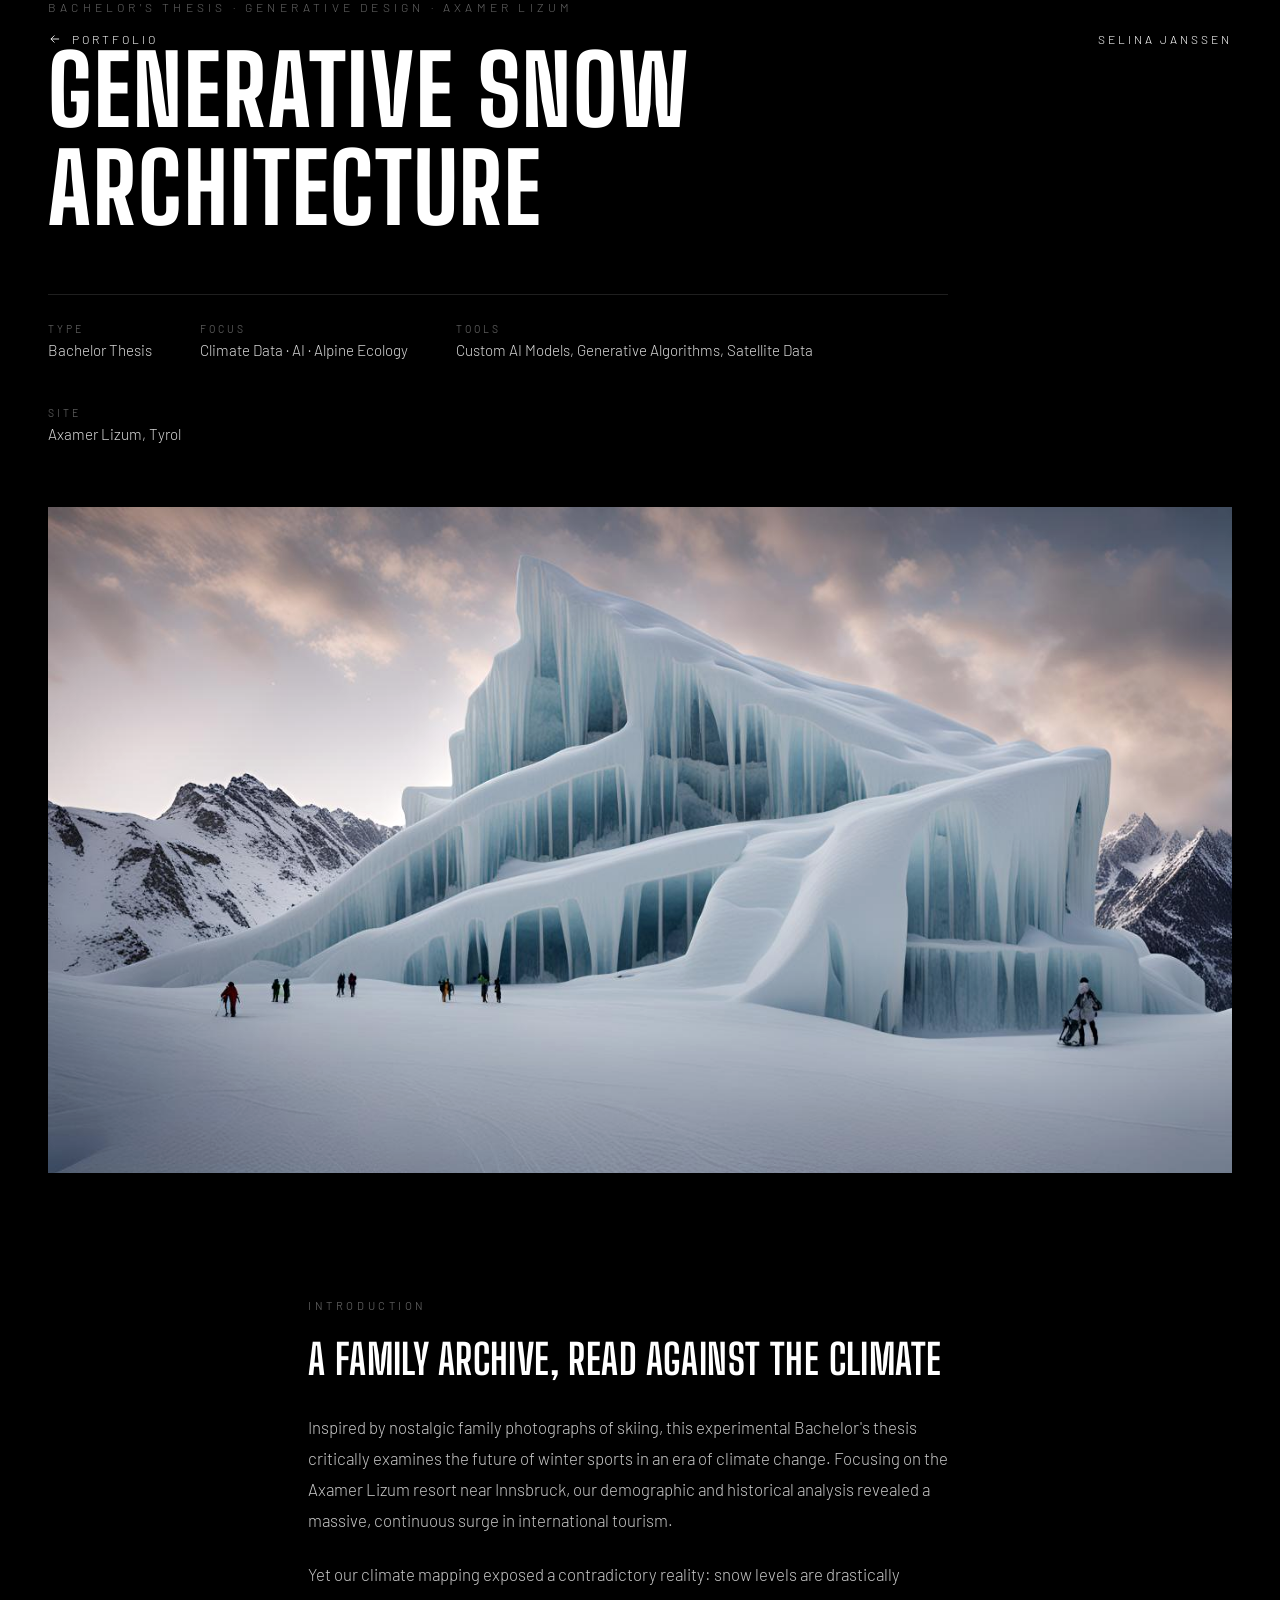
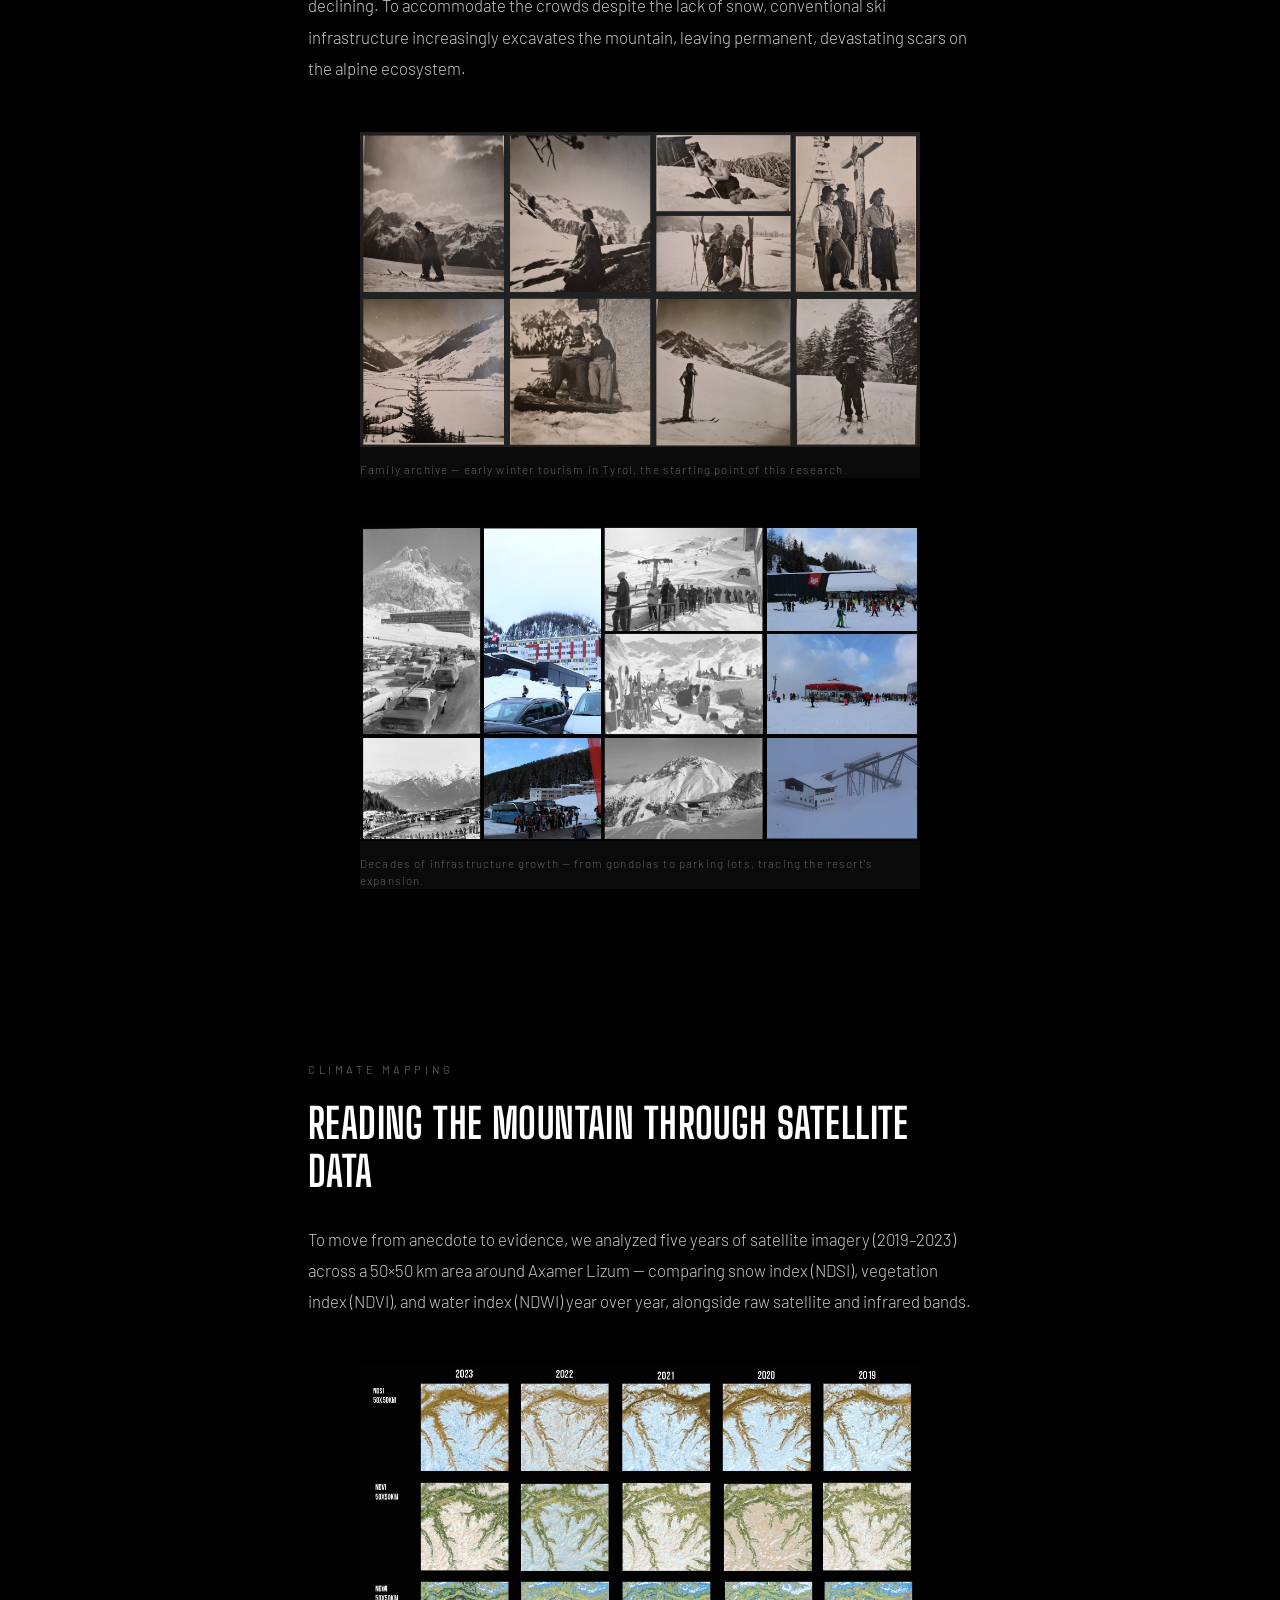
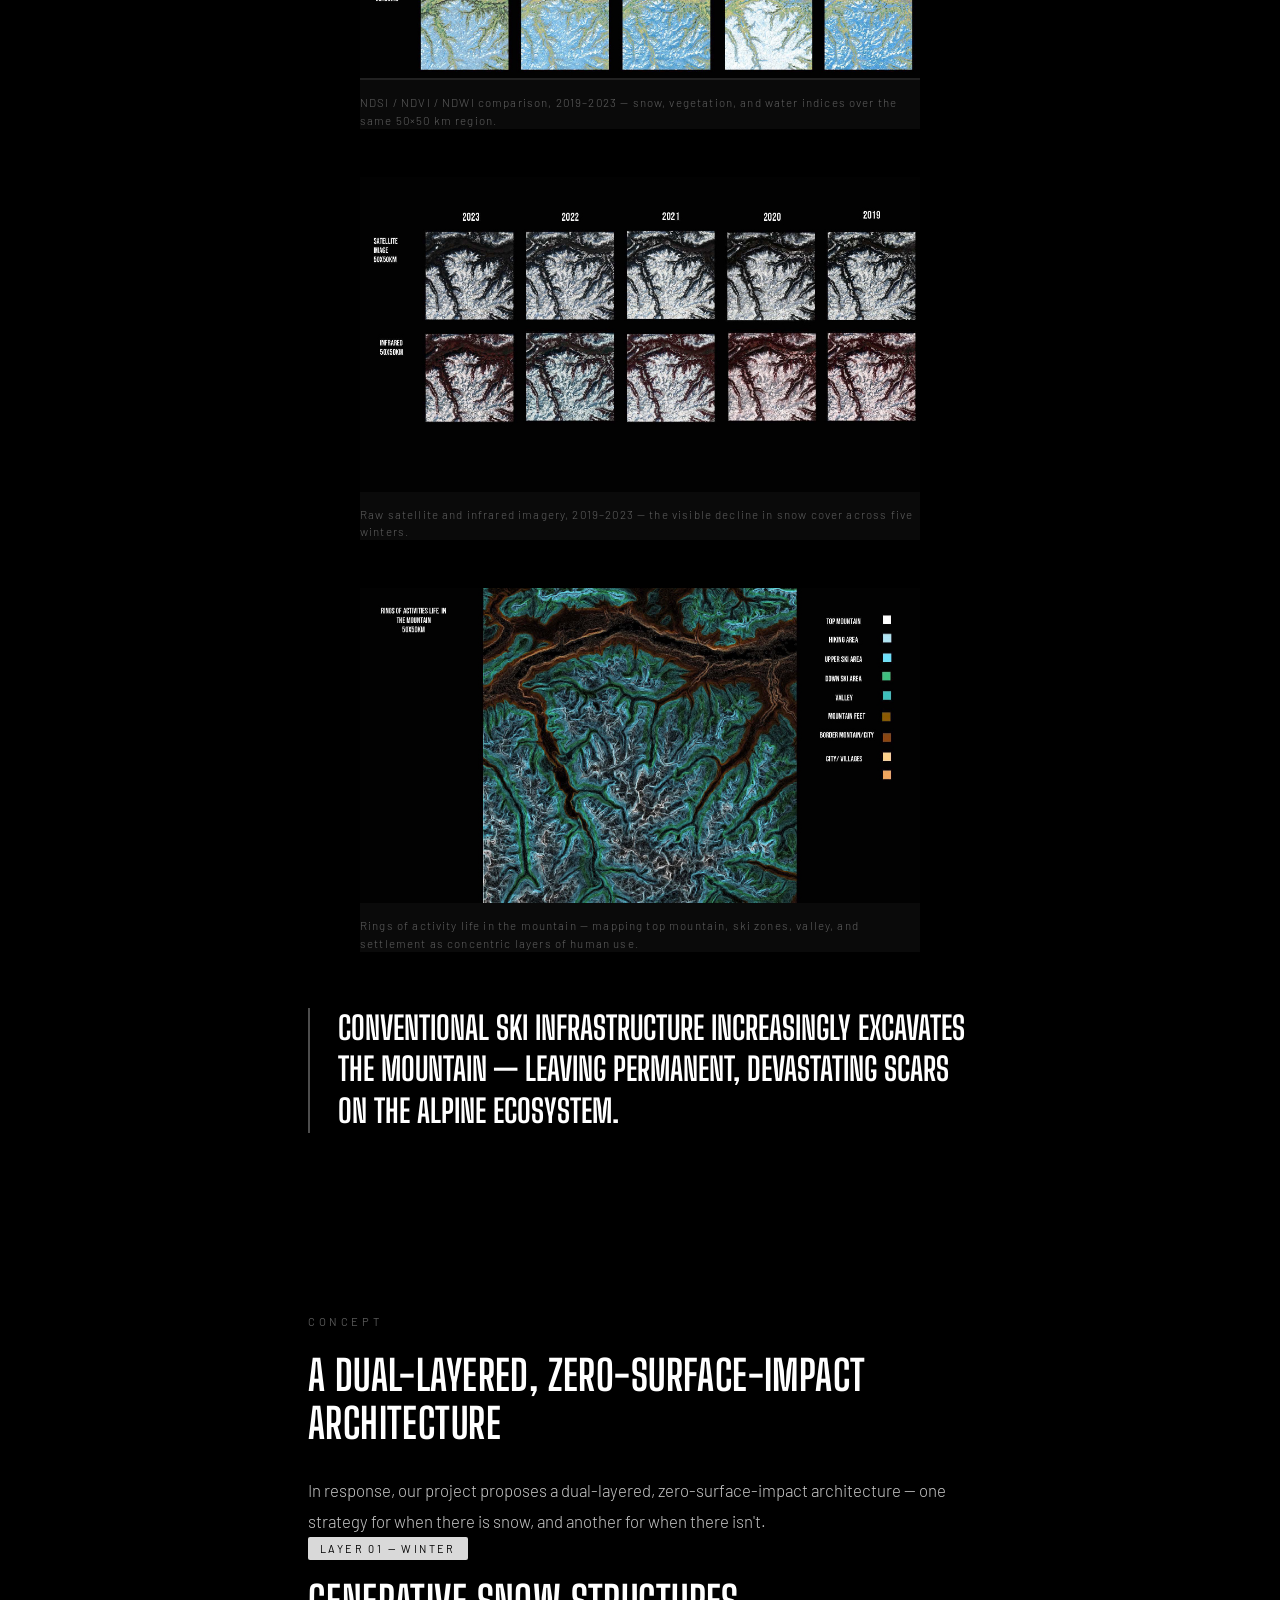
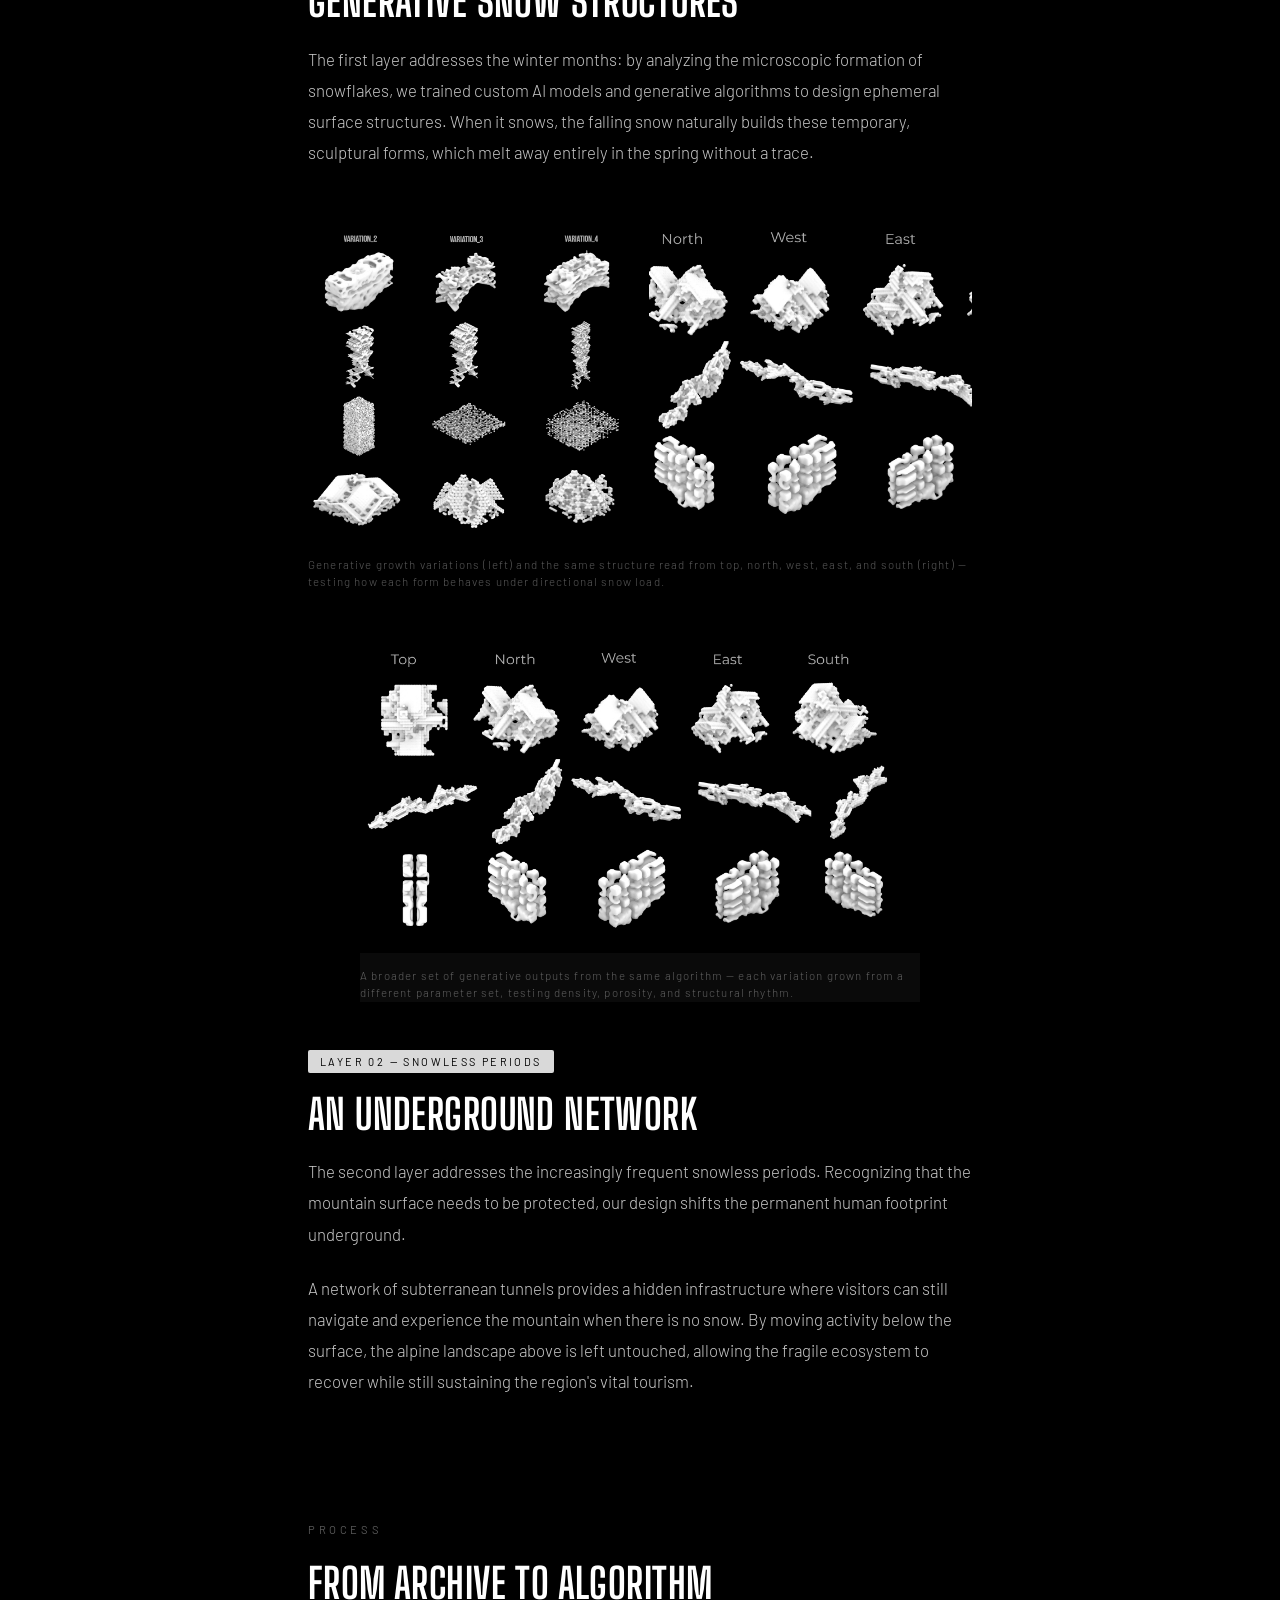
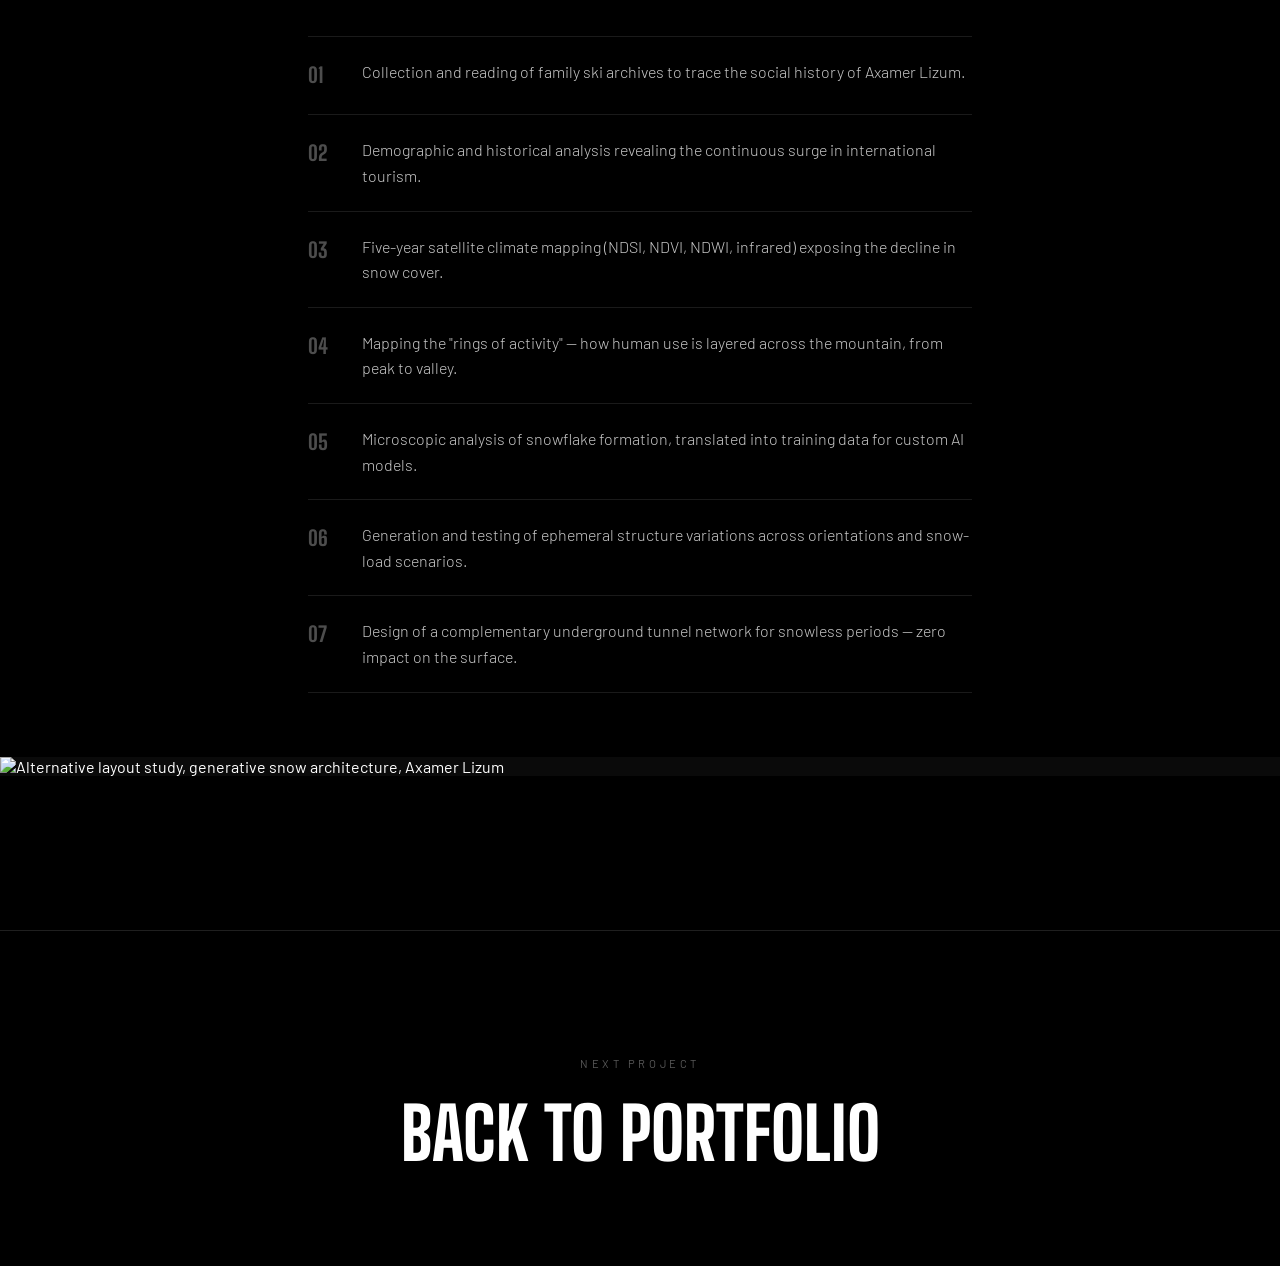
==== generative-snow-architecture.html @ 4a29cfe1 "fix link to gensnot" ====
<!DOCTYPE html>
<html lang="en">
<head>
  <meta charset="UTF-8"/>
  <meta name="viewport" content="width=device-width, initial-scale=1.0"/>
  <title>Generative Snow Architecture — Selina Janssen</title>
  <link href="https://fonts.googleapis.com/css2?family=Big+Shoulders+Display:wght@700;800&family=Barlow:wght@200;300;400&display=swap" rel="stylesheet"/>
  <style>
    *,*::before,*::after{box-sizing:border-box;margin:0;padding:0}
    html{scroll-behavior:smooth}
    body{
      background:#000;color:#fff;
      font-family:'Barlow',sans-serif;
      overflow-x:hidden;
    }

    a{color:inherit;text-decoration:none}
    img{display:block;width:100%;height:100%;object-fit:cover}

    /* ── TOP NAV ── */
    header{
      position:fixed;top:0;left:0;width:100%;
      display:flex;justify-content:space-between;align-items:center;
      padding:32px 48px;z-index:50;
      mix-blend-mode:difference;
    }
    .back-link{
      font-size:.75rem;letter-spacing:.25em;text-transform:uppercase;
      font-weight:300;color:#fff;display:flex;align-items:center;gap:10px;
      transition:opacity .3s;
    }
    .back-link:hover{opacity:.55}
    .back-link svg{width:14px;height:14px}
    .nav-name{
      font-size:.75rem;letter-spacing:.25em;text-transform:uppercase;
      font-weight:300;color:#fff;
    }

    /* ── HERO ── */
    .project-hero{
      min-height:100vh;width:100%;
      display:flex;flex-direction:column;
      justify-content:center;
      padding:0 48px;
      position:relative;
    }
    .project-kicker{
      font-size:.75rem;letter-spacing:.35em;text-transform:uppercase;
      color:rgba(255,255,255,.4);font-weight:300;margin-bottom:28px;
    }
    .project-title{
      font-family:'Big Shoulders Display',sans-serif;font-weight:800;
      font-size:clamp(2.6rem,7.5vw,6.5rem);
      letter-spacing:.02em;line-height:1.02;
      max-width:1100px;
      text-transform:uppercase;
    }
    .project-meta{
      display:flex;flex-wrap:wrap;gap:48px;
      margin-top:56px;
      border-top:1px solid rgba(255,255,255,.12);
      padding-top:28px;
      max-width:900px;
    }
    .meta-item{display:flex;flex-direction:column;gap:6px}
    .meta-label{
      font-size:.65rem;letter-spacing:.3em;text-transform:uppercase;
      color:rgba(255,255,255,.35);
    }
    .meta-value{font-size:.95rem;font-weight:300;color:rgba(255,255,255,.85)}

    .hero-img{
      margin-top:64px;width:100%;aspect-ratio:16/9;
      overflow:hidden;background:#0a0a0a;
      filter:grayscale(0.1) contrast(1.05);
    }

    /* ── BODY SECTIONS ── */
    .project-body{
      max-width:760px;
      margin:0 auto;
      padding:0 48px 10vh;
    }
    .body-section{padding-top:14vh}
    .section-label{
      font-size:.7rem;letter-spacing:.32em;text-transform:uppercase;
      color:rgba(255,255,255,.35);margin-bottom:24px;
    }
    .section-heading{
      font-family:'Big Shoulders Display',sans-serif;font-weight:700;
      font-size:clamp(1.8rem,3.4vw,2.6rem);
      margin-bottom:28px;line-height:1.15;
      text-transform:uppercase;letter-spacing:.01em;
    }
    .body-text{
      font-size:1.05rem;line-height:1.85;font-weight:300;
      color:rgba(255,255,255,.78);
    }
    .body-text + .body-text{margin-top:1.4em}

    .img-block{
      width:100%;overflow:hidden;background:#0a0a0a;margin:48px 0;
    }
    .img-block.r-16-9{aspect-ratio:16/9}
    .img-block.r-4-3{aspect-ratio:4/3}
    .img-block.r-1-1{aspect-ratio:1}
    .img-caption{
      font-size:.72rem;letter-spacing:.1em;color:rgba(255,255,255,.35);
      margin-top:14px;font-weight:300;line-height:1.5;
    }

    .img-row{
      display:grid;grid-template-columns:1fr 1fr;gap:18px;margin:48px 0;
    }
    @media (max-width:680px){.img-row{grid-template-columns:1fr}}
    .img-row .img-block{margin:0}

    /* Full-bleed images break out of the 760px column */
    .full-bleed{
      width:100vw;position:relative;left:50%;
      transform:translateX(-50%);
      margin:64px 0;background:#0a0a0a;overflow:hidden;
    }
    .full-bleed img{width:100%;height:auto;display:block}
    .full-bleed .img-caption{
      max-width:760px;margin:14px auto 0;padding:0 48px;
    }

    /* Smaller in-column images — sit inside the text width, not full width */
    .inline-img{
      width:100%;max-width:560px;margin:48px auto;background:#0a0a0a;overflow:hidden;
    }
    .inline-img img{width:100%;height:auto;display:block}
    .inline-img .img-caption{margin-top:14px}

    blockquote{
      font-family:'Big Shoulders Display',sans-serif;font-weight:700;
      font-size:clamp(1.4rem,2.6vw,2rem);line-height:1.3;color:#fff;
      border-left:2px solid rgba(255,255,255,.3);
      padding-left:28px;margin:56px 0;text-transform:uppercase;
    }

    .process-list{list-style:none;margin-top:8px}
    .process-list li{
      display:flex;gap:20px;padding:22px 0;
      border-top:1px solid rgba(255,255,255,.1);
      font-weight:300;font-size:1rem;color:rgba(255,255,255,.78);line-height:1.6;
    }
    .process-list li:last-child{border-bottom:1px solid rgba(255,255,255,.1)}
    .process-num{
      font-family:'Big Shoulders Display',sans-serif;font-weight:800;
      color:rgba(255,255,255,.3);font-size:1.3rem;min-width:34px;
    }

    .layer-tag{
      display:inline-block;font-size:.68rem;letter-spacing:.22em;
      text-transform:uppercase;color:#000;background:rgba(255,255,255,.85);
      padding:5px 12px;border-radius:2px;margin-bottom:18px;font-weight:400;
    }

    footer{
      border-top:1px solid rgba(255,255,255,.12);
      padding:14vh 48px 10vh;text-align:center;
    }
    .footer-label{
      font-size:.7rem;letter-spacing:.32em;text-transform:uppercase;
      color:rgba(255,255,255,.35);margin-bottom:20px;
    }
    .footer-title{
      font-family:'Big Shoulders Display',sans-serif;font-weight:800;
      font-size:clamp(2.2rem,6vw,4.5rem);text-transform:uppercase;
      transition:opacity .3s;
    }
    footer a:hover .footer-title{opacity:.6}
  </style>
</head>
<body>

<header>
  <a href="index.html" class="back-link">
    <svg viewBox="0 0 24 24" fill="none" stroke="currentColor" stroke-width="1.5"><path d="M19 12H5M11 18l-6-6 6-6"/></svg>
    Portfolio
  </a>
  <span class="nav-name">Selina Janssen</span>
</header>

<!-- ── HERO ── -->
<section class="project-hero">
  <div class="project-kicker">Bachelor's Thesis · Generative Design · Axamer Lizum</div>
  <h1 class="project-title">Generative Snow Architecture</h1>

  <div class="project-meta">
    <div class="meta-item">
      <span class="meta-label">Type</span>
      <span class="meta-value">Bachelor Thesis</span>
    </div>
    <div class="meta-item">
      <span class="meta-label">Focus</span>
      <span class="meta-value">Climate Data · AI · Alpine Ecology</span>
    </div>
    <div class="meta-item">
      <span class="meta-label">Tools</span>
      <span class="meta-value">Custom AI Models, Generative Algorithms, Satellite Data</span>
    </div>
    <div class="meta-item">
      <span class="meta-label">Site</span>
      <span class="meta-value">Axamer Lizum, Tyrol</span>
    </div>
  </div>

  <div class="hero-img"><img src="A structure that sho(31).jpg" alt="Generative terrain study, ridge contour lines and growth pattern simulation"></div>
</section>

<!-- ── BODY ── -->
<div class="project-body">

  <div class="body-section">
    <div class="section-label">Introduction</div>
    <h2 class="section-heading">A Family Archive, Read Against the Climate</h2>
    <p class="body-text">
      Inspired by nostalgic family photographs of skiing, this experimental Bachelor's thesis critically examines the future of winter sports in an era of climate change. Focusing on the Axamer Lizum resort near Innsbruck, our demographic and historical analysis revealed a massive, continuous surge in international tourism.
    </p>
    <p class="body-text">
      Yet our climate mapping exposed a contradictory reality: snow levels are drastically declining. To accommodate the crowds despite the lack of snow, conventional ski infrastructure increasingly excavates the mountain, leaving permanent, devastating scars on the alpine ecosystem.
    </p>
  </div>

  <div class="inline-img">
    <img src="1781965046057-f38aeb72-b170-40d1-86d9-def9f80caec4_2.jpg" alt="Family ski archive, early-to-mid 20th century, Tyrol">
    <div class="img-caption">Family archive — early winter tourism in Tyrol, the starting point of this research.</div>
  </div>

  <div class="inline-img">
    <img src="1781965046057-f38aeb72-b170-40d1-86d9-def9f80caec4_5.jpg" alt="Ski infrastructure development over decades, Axamer Lizum and surroundings">
    <div class="img-caption">Decades of infrastructure growth — from gondolas to parking lots, tracing the resort's expansion.</div>
  </div>

  <div class="body-section">
    <div class="section-label">Climate Mapping</div>
    <h2 class="section-heading">Reading the Mountain Through Satellite Data</h2>
    <p class="body-text">
      To move from anecdote to evidence, we analyzed five years of satellite imagery (2019–2023) across a 50×50 km area around Axamer Lizum — comparing snow index (NDSI), vegetation index (NDVI), and water index (NDWI) year over year, alongside raw satellite and infrared bands.
    </p>
  </div>

  <div class="inline-img">
    <img src="1781965046057-f38aeb72-b170-40d1-86d9-def9f80caec4_17.jpg" alt="NDSI, NDVI, NDWI satellite comparison 2019-2023">
    <div class="img-caption">NDSI / NDVI / NDWI comparison, 2019–2023 — snow, vegetation, and water indices over the same 50×50 km region.</div>
  </div>

  <div class="inline-img">
    <img src="1781965046057-f38aeb72-b170-40d1-86d9-def9f80caec4_16.jpg" alt="Satellite and infrared imagery comparison 2019-2023">
    <div class="img-caption">Raw satellite and infrared imagery, 2019–2023 — the visible decline in snow cover across five winters.</div>
  </div>

  <div class="inline-img">
    <img src="1781965046057-f38aeb72-b170-40d1-86d9-def9f80caec4_22.jpg" alt="Rings of activity life in the mountain, zoned diagram">
    <div class="img-caption">Rings of activity life in the mountain — mapping top mountain, ski zones, valley, and settlement as concentric layers of human use.</div>
  </div>

  <blockquote>
    Conventional ski infrastructure increasingly excavates the mountain — leaving permanent, devastating scars on the alpine ecosystem.
  </blockquote>

  <div class="body-section">
    <div class="section-label">Concept</div>
    <h2 class="section-heading">A Dual-Layered, Zero-Surface-Impact Architecture</h2>
    <p class="body-text">
      In response, our project proposes a dual-layered, zero-surface-impact architecture — one strategy for when there is snow, and another for when there isn't.
    </p>
  </div>

  <div class="layer-tag">Layer 01 — Winter</div>
  <div class="body-section" style="padding-top:0">
    <h2 class="section-heading" style="margin-bottom:18px">Generative Snow Structures</h2>
    <p class="body-text">
      The first layer addresses the winter months: by analyzing the microscopic formation of snowflakes, we trained custom AI models and generative algorithms to design ephemeral surface structures. When it snows, the falling snow naturally builds these temporary, sculptural forms, which melt away entirely in the spring without a trace.
    </p>
  </div>

  <div class="img-row">
    <div class="img-block r-1-1"><img src="1781965046057-f38aeb72-b170-40d1-86d9-def9f80caec4_26.jpg" alt="Generative structure variations, voxel growth study"></div>
    <div class="img-block r-1-1"><img src="1781965046057-f38aeb72-b170-40d1-86d9-def9f80caec4_27.jpg" alt="Generative structure viewed from multiple orientations"></div>
  </div>
  <div class="img-caption" style="margin-top:-32px;margin-bottom:48px">
    Generative growth variations (left) and the same structure read from top, north, west, east, and south (right) — testing how each form behaves under directional snow load.
  </div>

  <div class="inline-img">
    <img src="1781965046057-f38aeb72-b170-40d1-86d9-def9f80caec4_27.jpg" alt="Extended set of generative voxel structure variations, eight isometric studies">
    <div class="img-caption">A broader set of generative outputs from the same algorithm — each variation grown from a different parameter set, testing density, porosity, and structural rhythm.</div>
  </div>

  <div class="layer-tag">Layer 02 — Snowless Periods</div>
  <div class="body-section" style="padding-top:0">
    <h2 class="section-heading" style="margin-bottom:18px">An Underground Network</h2>
    <p class="body-text">
      The second layer addresses the increasingly frequent snowless periods. Recognizing that the mountain surface needs to be protected, our design shifts the permanent human footprint underground.
    </p>
    <p class="body-text">
      A network of subterranean tunnels provides a hidden infrastructure where visitors can still navigate and experience the mountain when there is no snow. By moving activity below the surface, the alpine landscape above is left untouched, allowing the fragile ecosystem to recover while still sustaining the region's vital tourism.
    </p>
  </div>

  <div class="body-section">
    <div class="section-label">Process</div>
    <h2 class="section-heading">From Archive to Algorithm</h2>
    <ul class="process-list">
      <li>
        <span class="process-num">01</span>
        <span>Collection and reading of family ski archives to trace the social history of Axamer Lizum.</span>
      </li>
      <li>
        <span class="process-num">02</span>
        <span>Demographic and historical analysis revealing the continuous surge in international tourism.</span>
      </li>
      <li>
        <span class="process-num">03</span>
        <span>Five-year satellite climate mapping (NDSI, NDVI, NDWI, infrared) exposing the decline in snow cover.</span>
      </li>
      <li>
        <span class="process-num">04</span>
        <span>Mapping the "rings of activity" — how human use is layered across the mountain, from peak to valley.</span>
      </li>
      <li>
        <span class="process-num">05</span>
        <span>Microscopic analysis of snowflake formation, translated into training data for custom AI models.</span>
      </li>
      <li>
        <span class="process-num">06</span>
        <span>Generation and testing of ephemeral structure variations across orientations and snow-load scenarios.</span>
      </li>
      <li>
        <span class="process-num">07</span>
        <span>Design of a complementary underground tunnel network for snowless periods — zero impact on the surface.</span>
      </li>
    </ul>
  </div>


<img src="Layout_selina_alessio_paulin.jpg" alt="Alternative layout study, generative snow architecture, Axamer Lizum" class="full-bleed">
</div>

<footer>
  <div class="footer-label">Next Project</div>
  <a href="index.html">
    <div class="footer-title">Back to Portfolio</div>
  </a>
</footer>

</body>
</html>
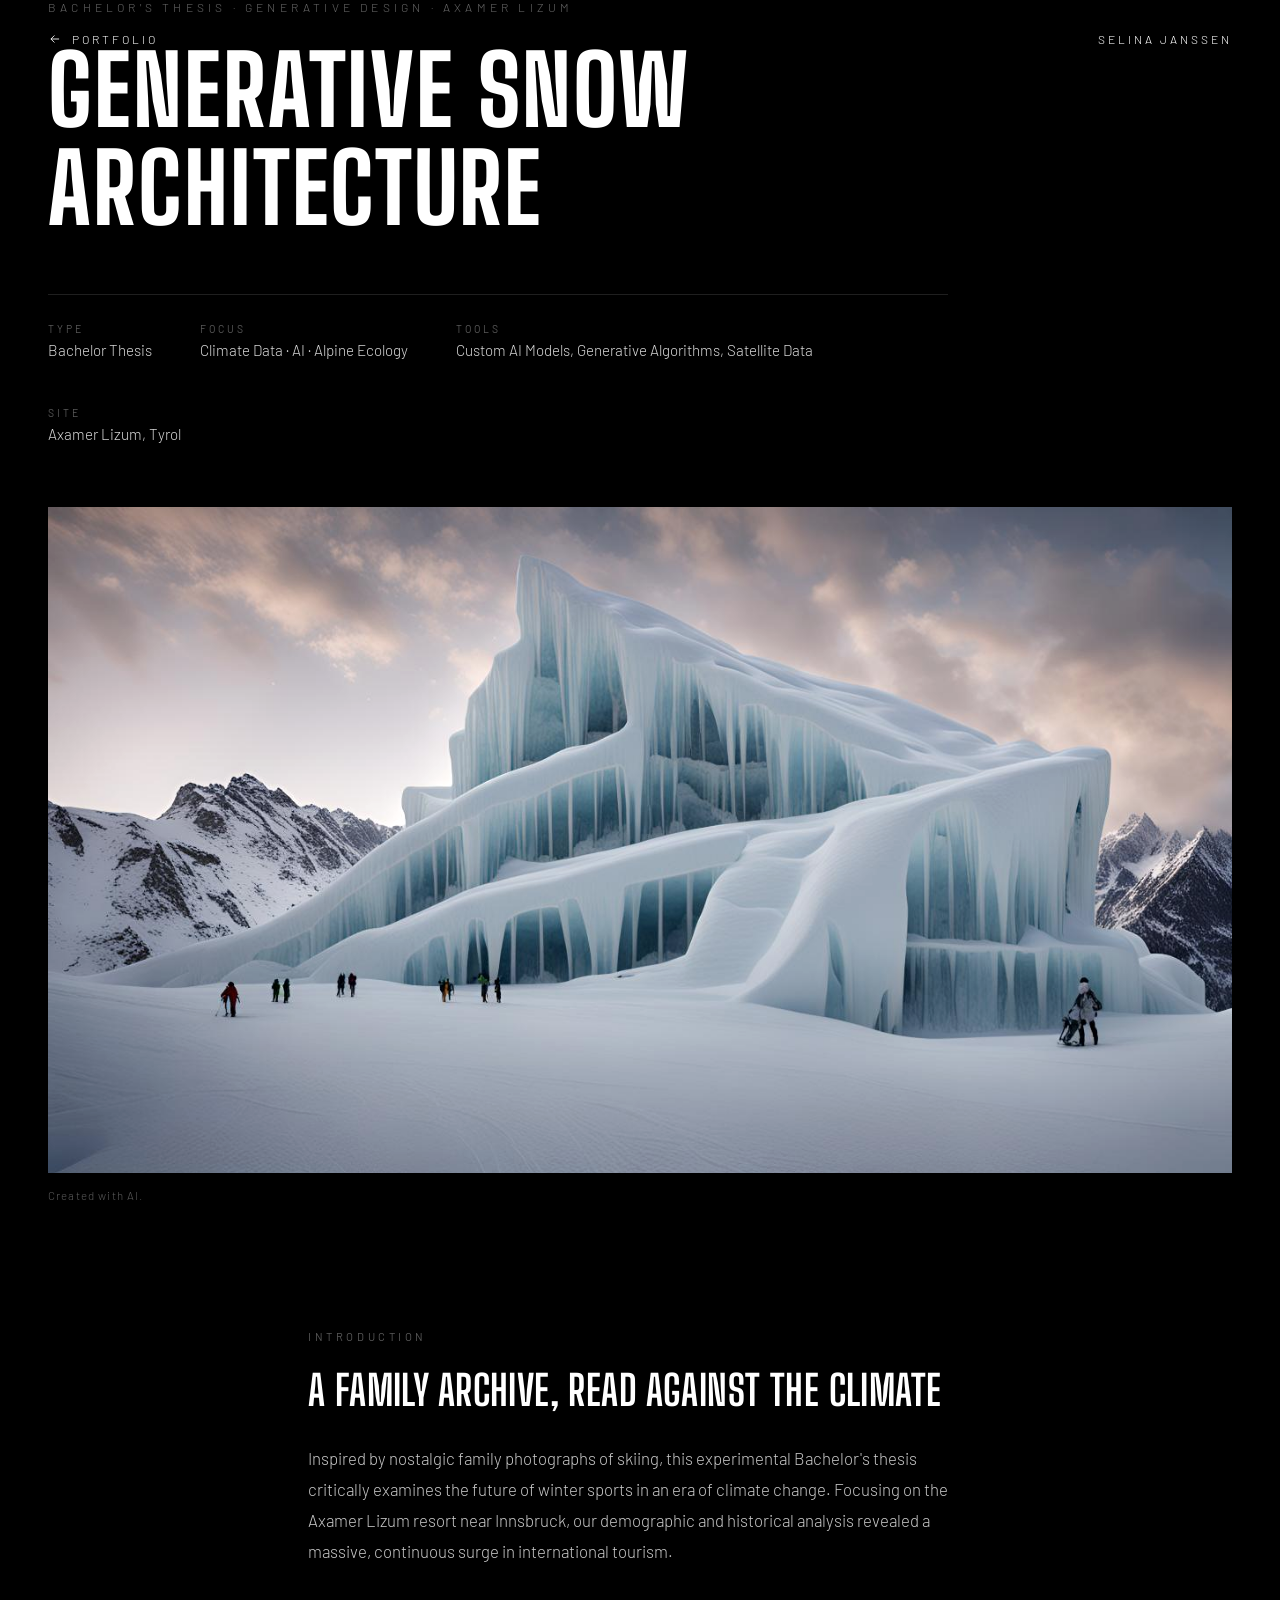
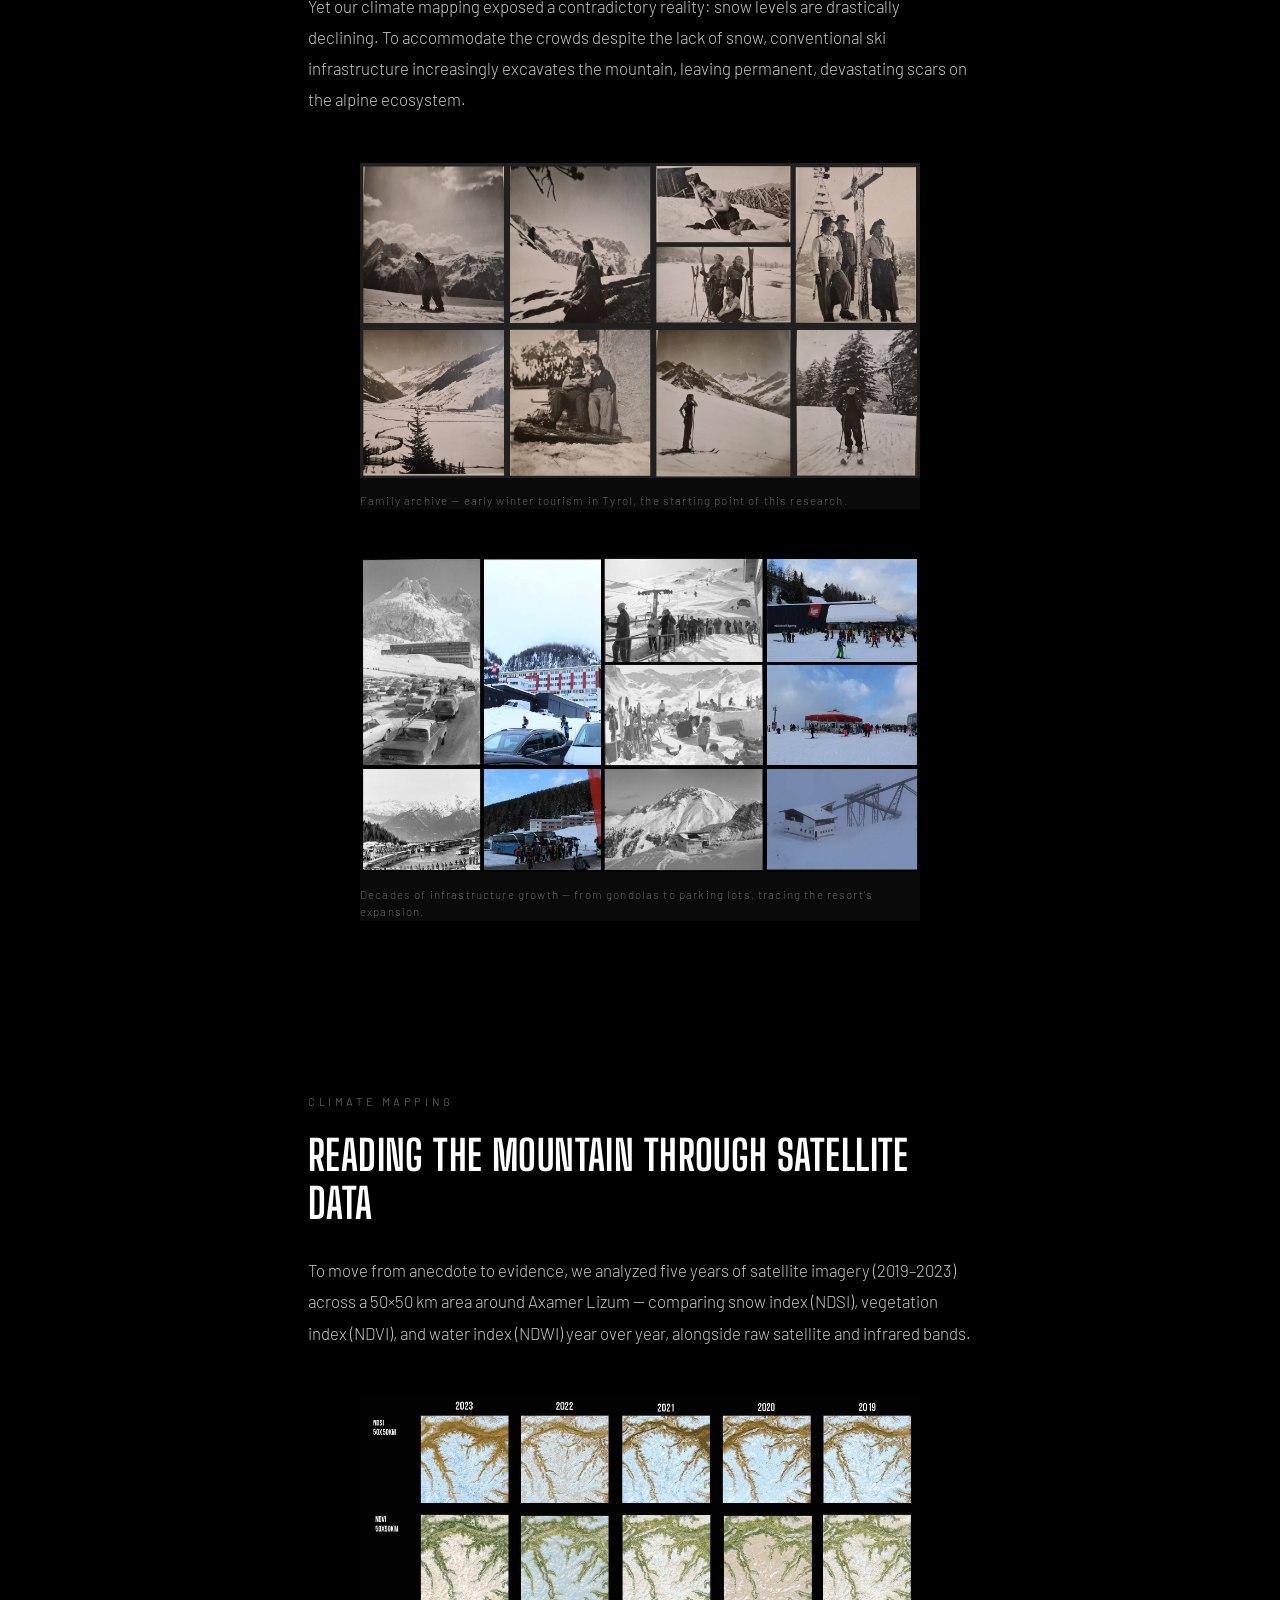
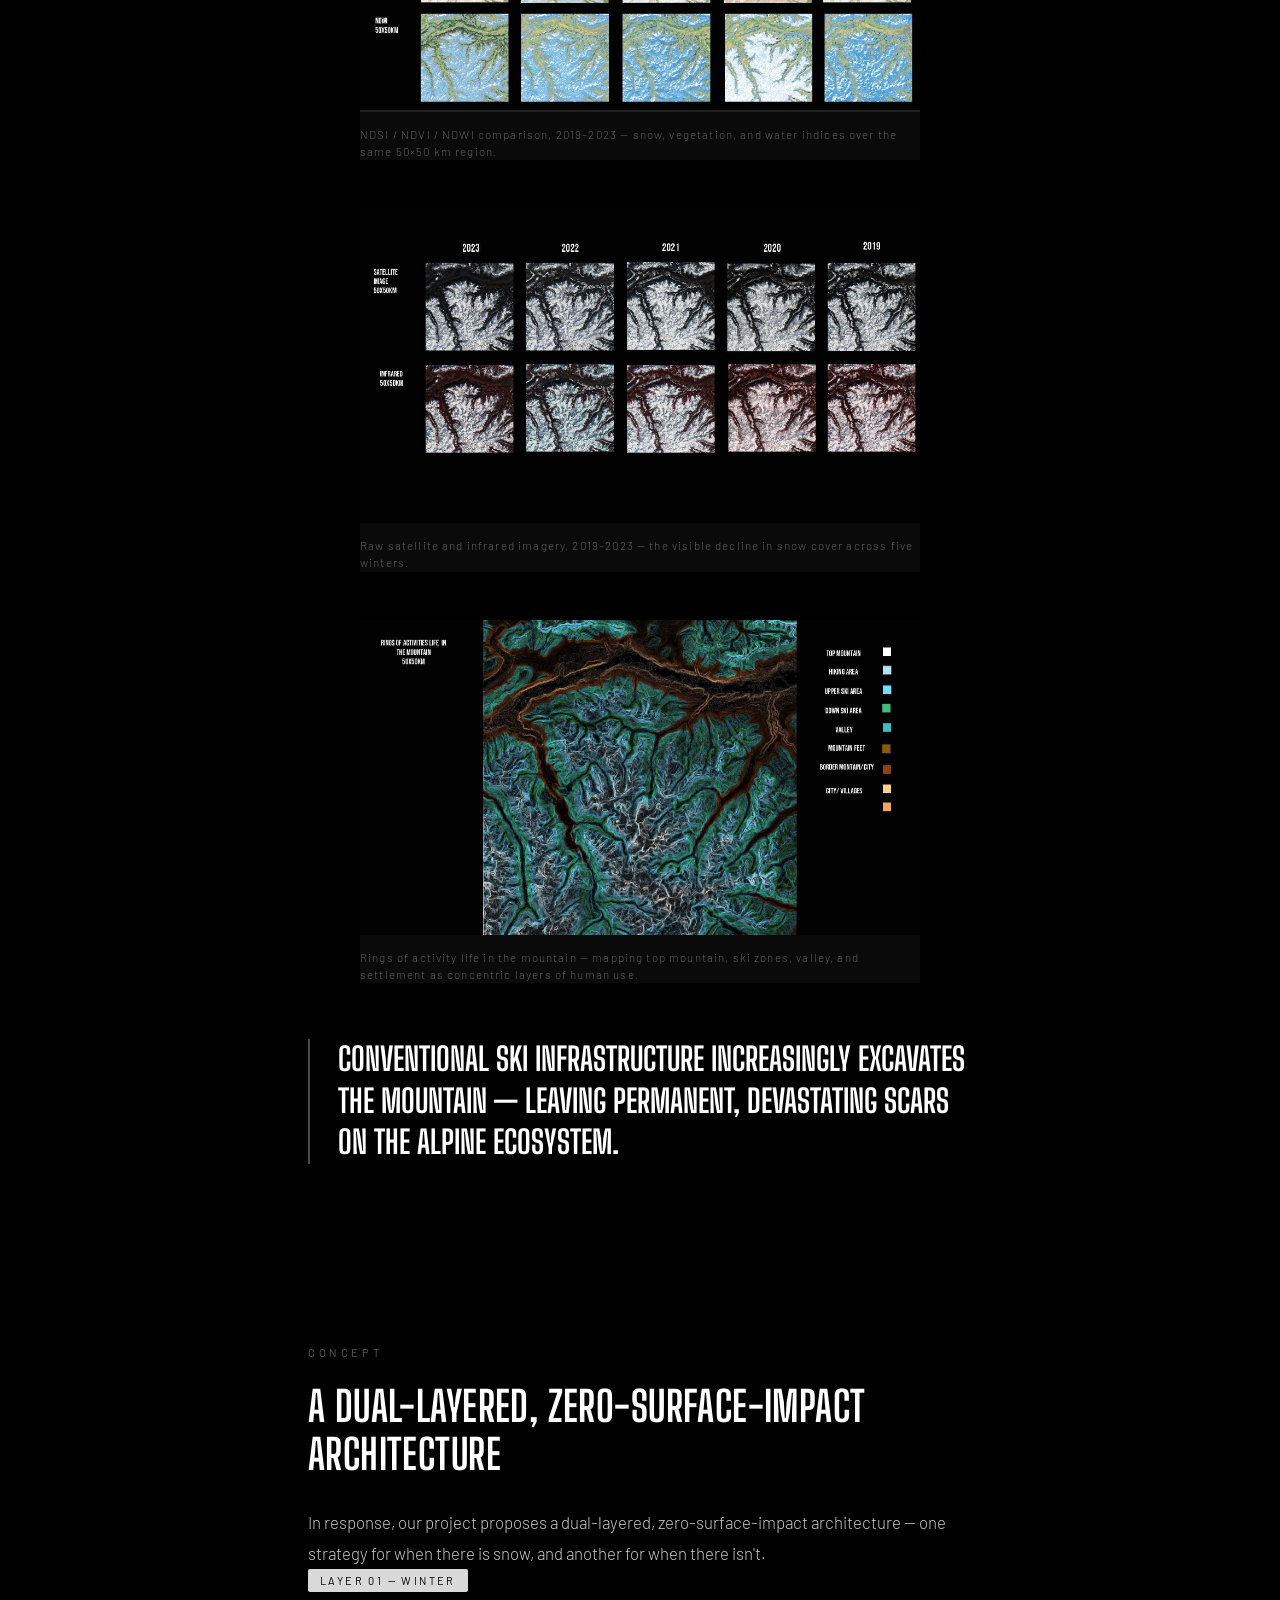
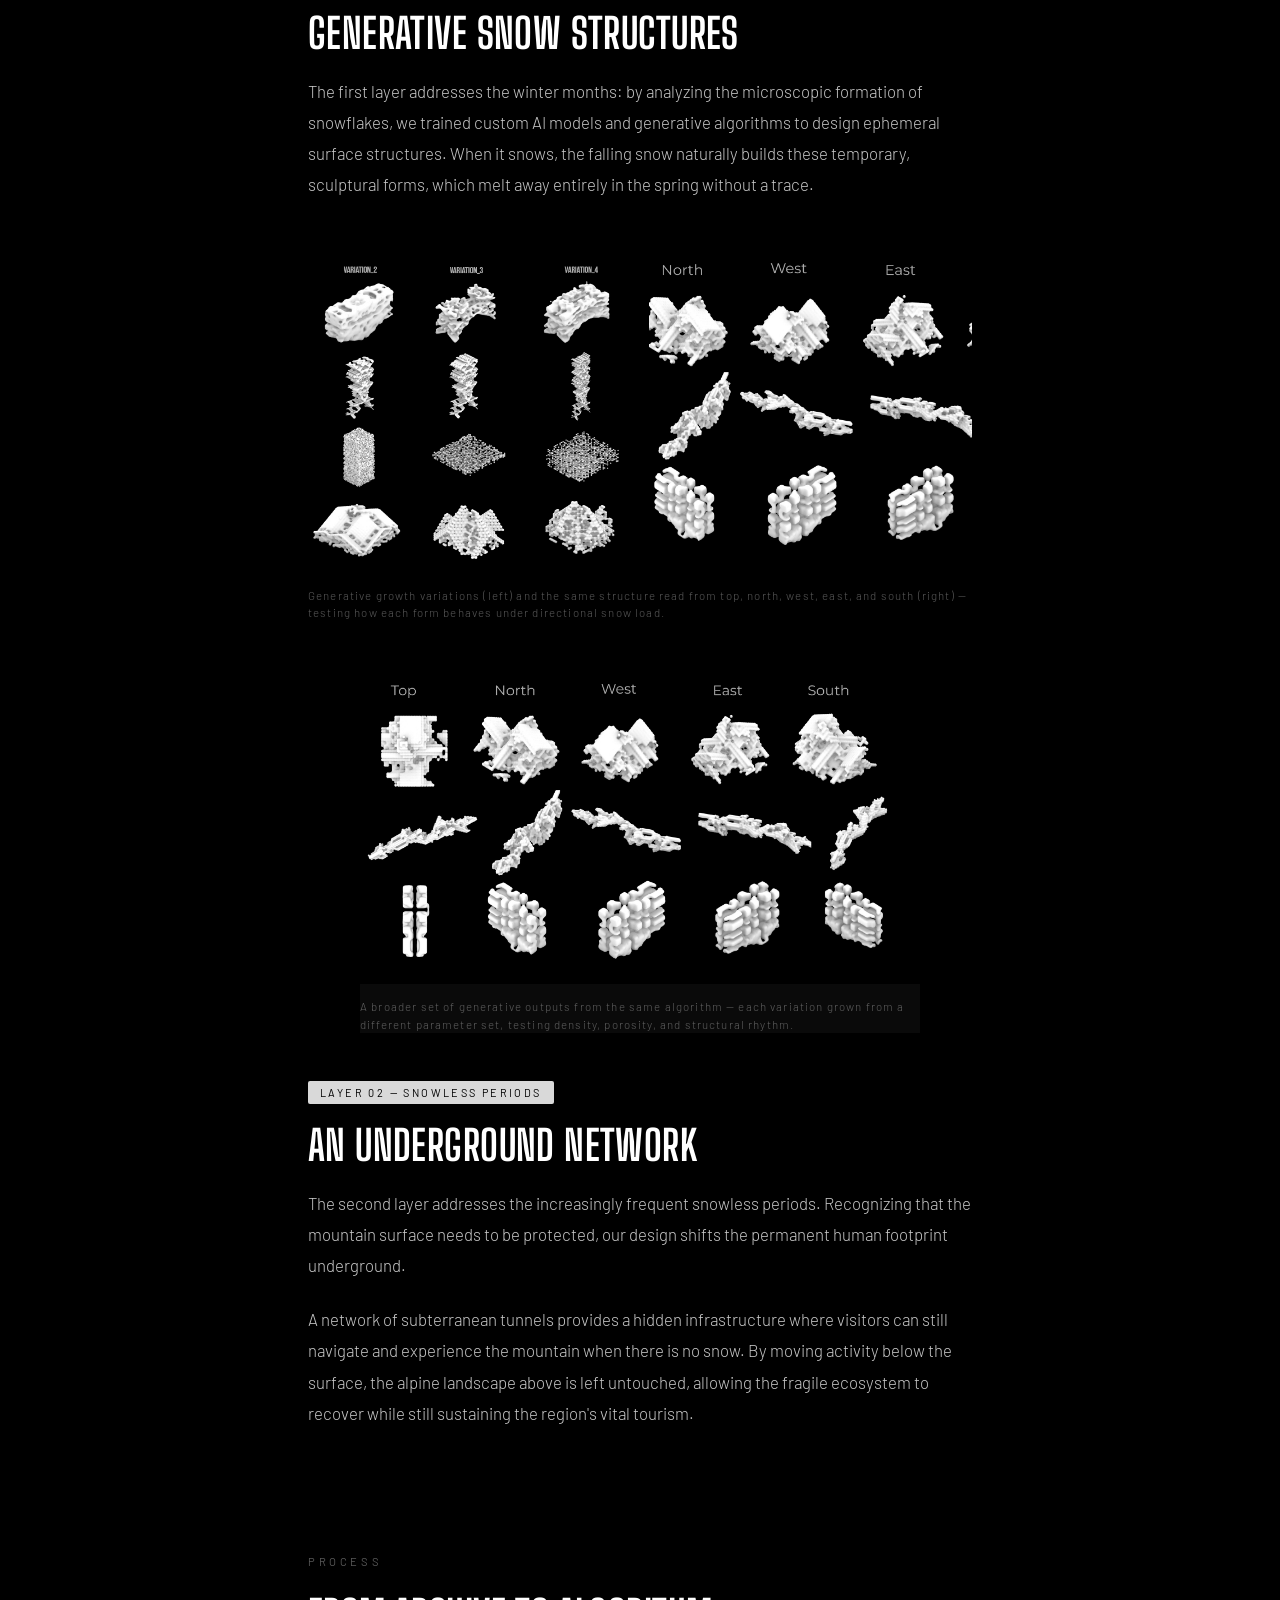
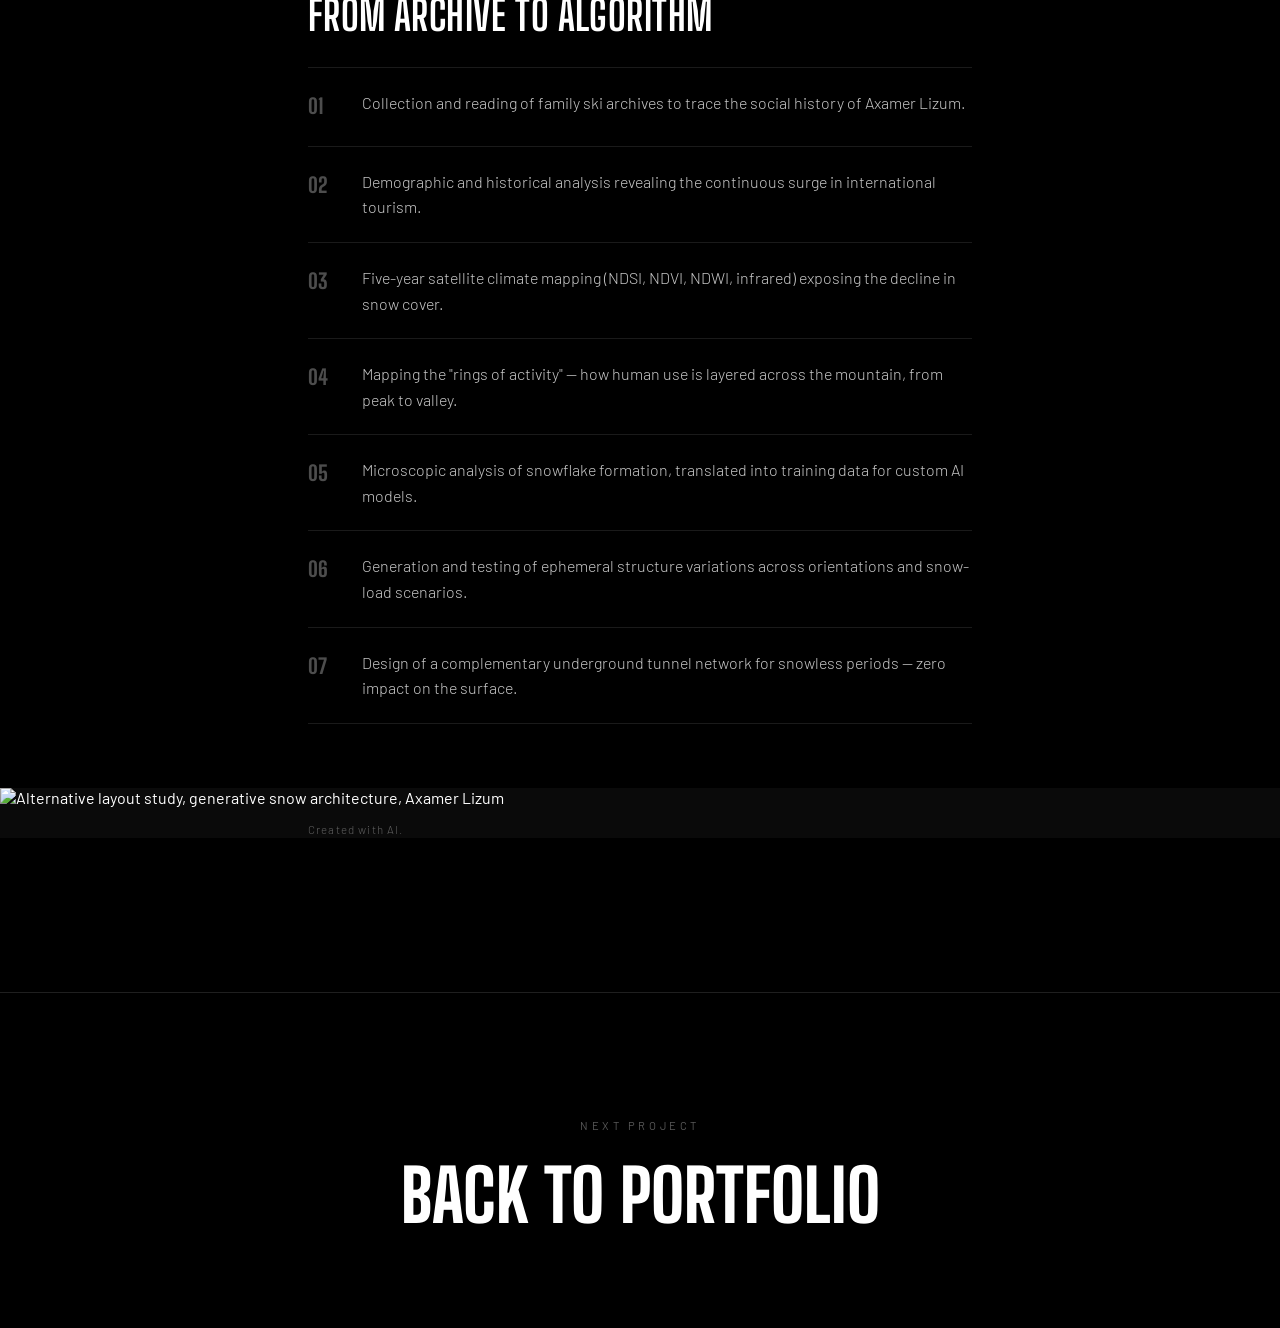
==== commit 39e74faa: "Neue Dateien wurden hinzugefügt und bestehende Dateien wurden bearbeitet. Bitte geben Sie die Commit" ====
--- a/generative-snow-architecture.html
+++ b/generative-snow-architecture.html
@@ -209,6 +209,7 @@
   </div>
 
   <div class="hero-img"><img src="A structure that sho(31).jpg" alt="Generative terrain study, ridge contour lines and growth pattern simulation"></div>
+  <div class="img-caption">Created with AI.</div>
 </section>
 
 <!-- ── BODY ── -->
@@ -337,8 +338,10 @@
     </ul>
   </div>
 
-
-<img src="Layout_selina_alessio_paulin.jpg" alt="Alternative layout study, generative snow architecture, Axamer Lizum" class="full-bleed">
+  <div class="full-bleed">
+    <img src="Layout_selina_alessio_paulin.jpg" alt="Alternative layout study, generative snow architecture, Axamer Lizum">
+    <div class="img-caption">Created with AI.</div>
+  </div>
 </div>
 
 <footer>
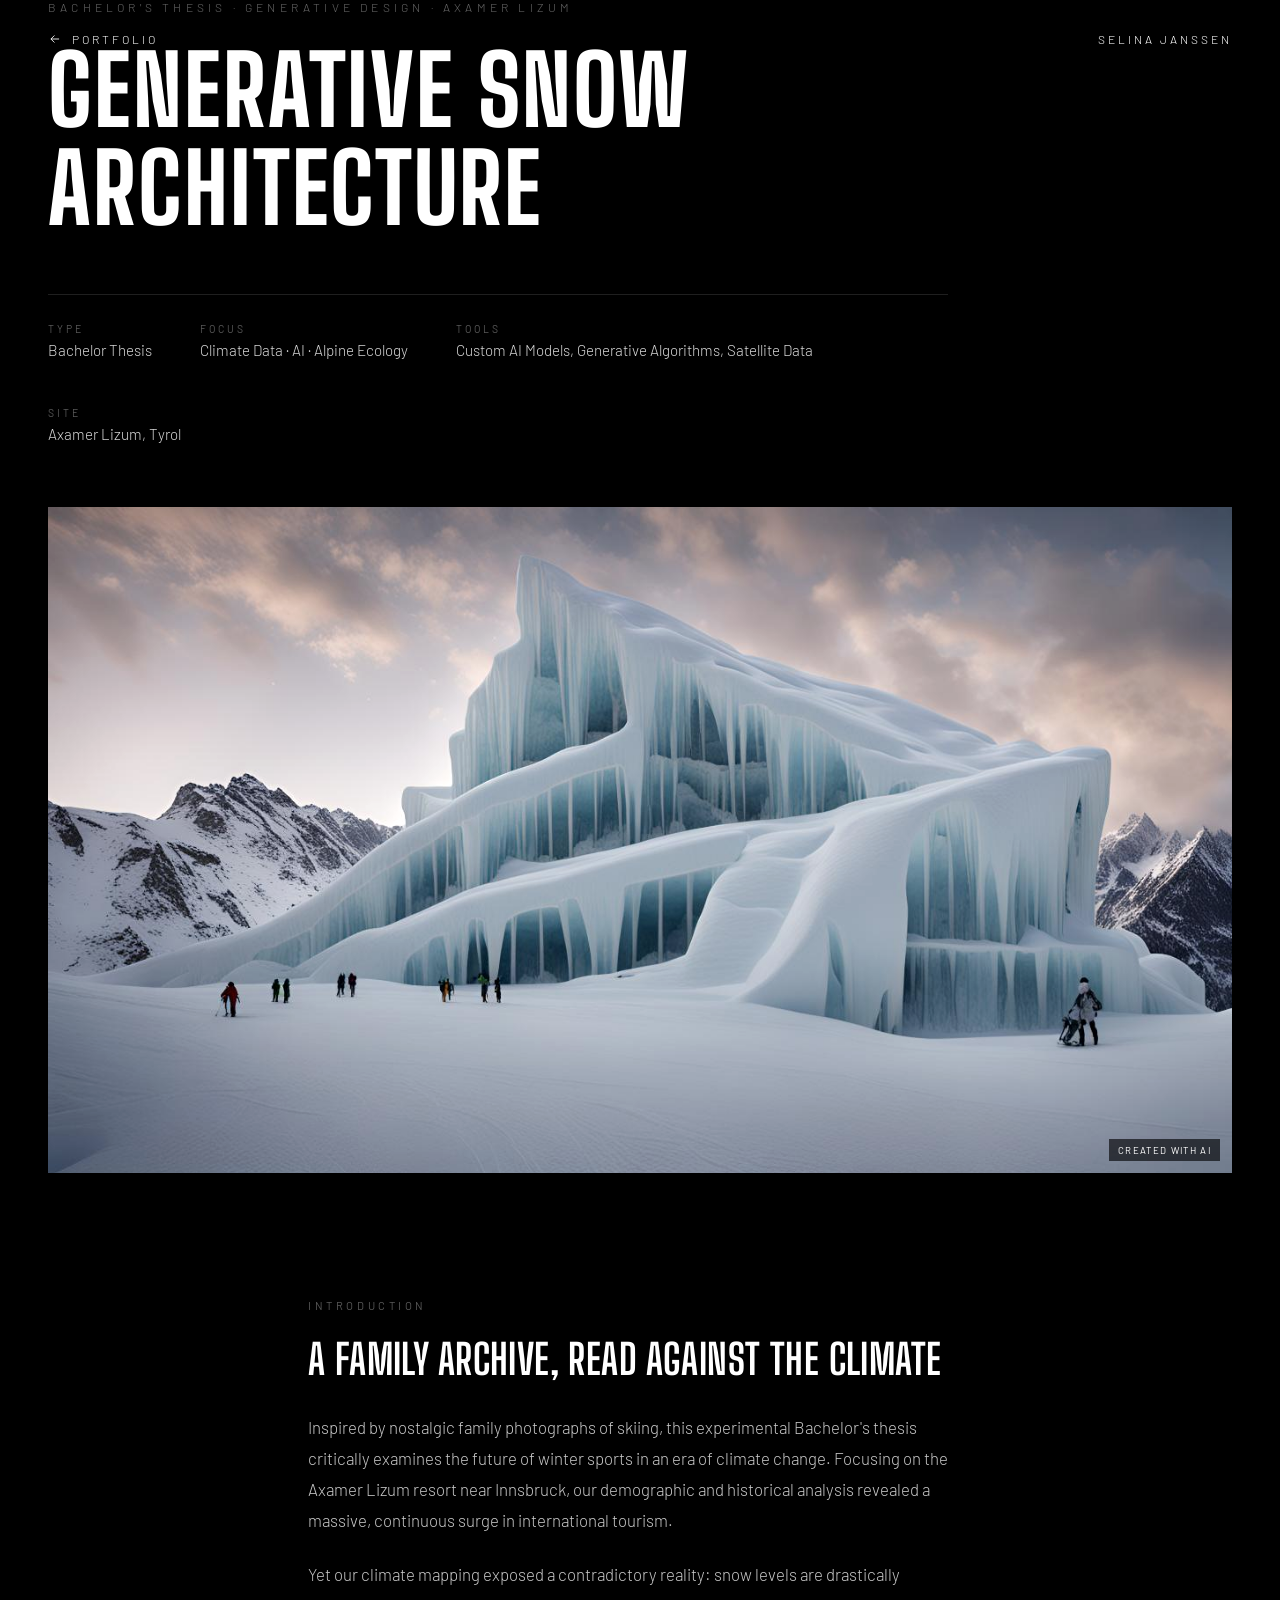
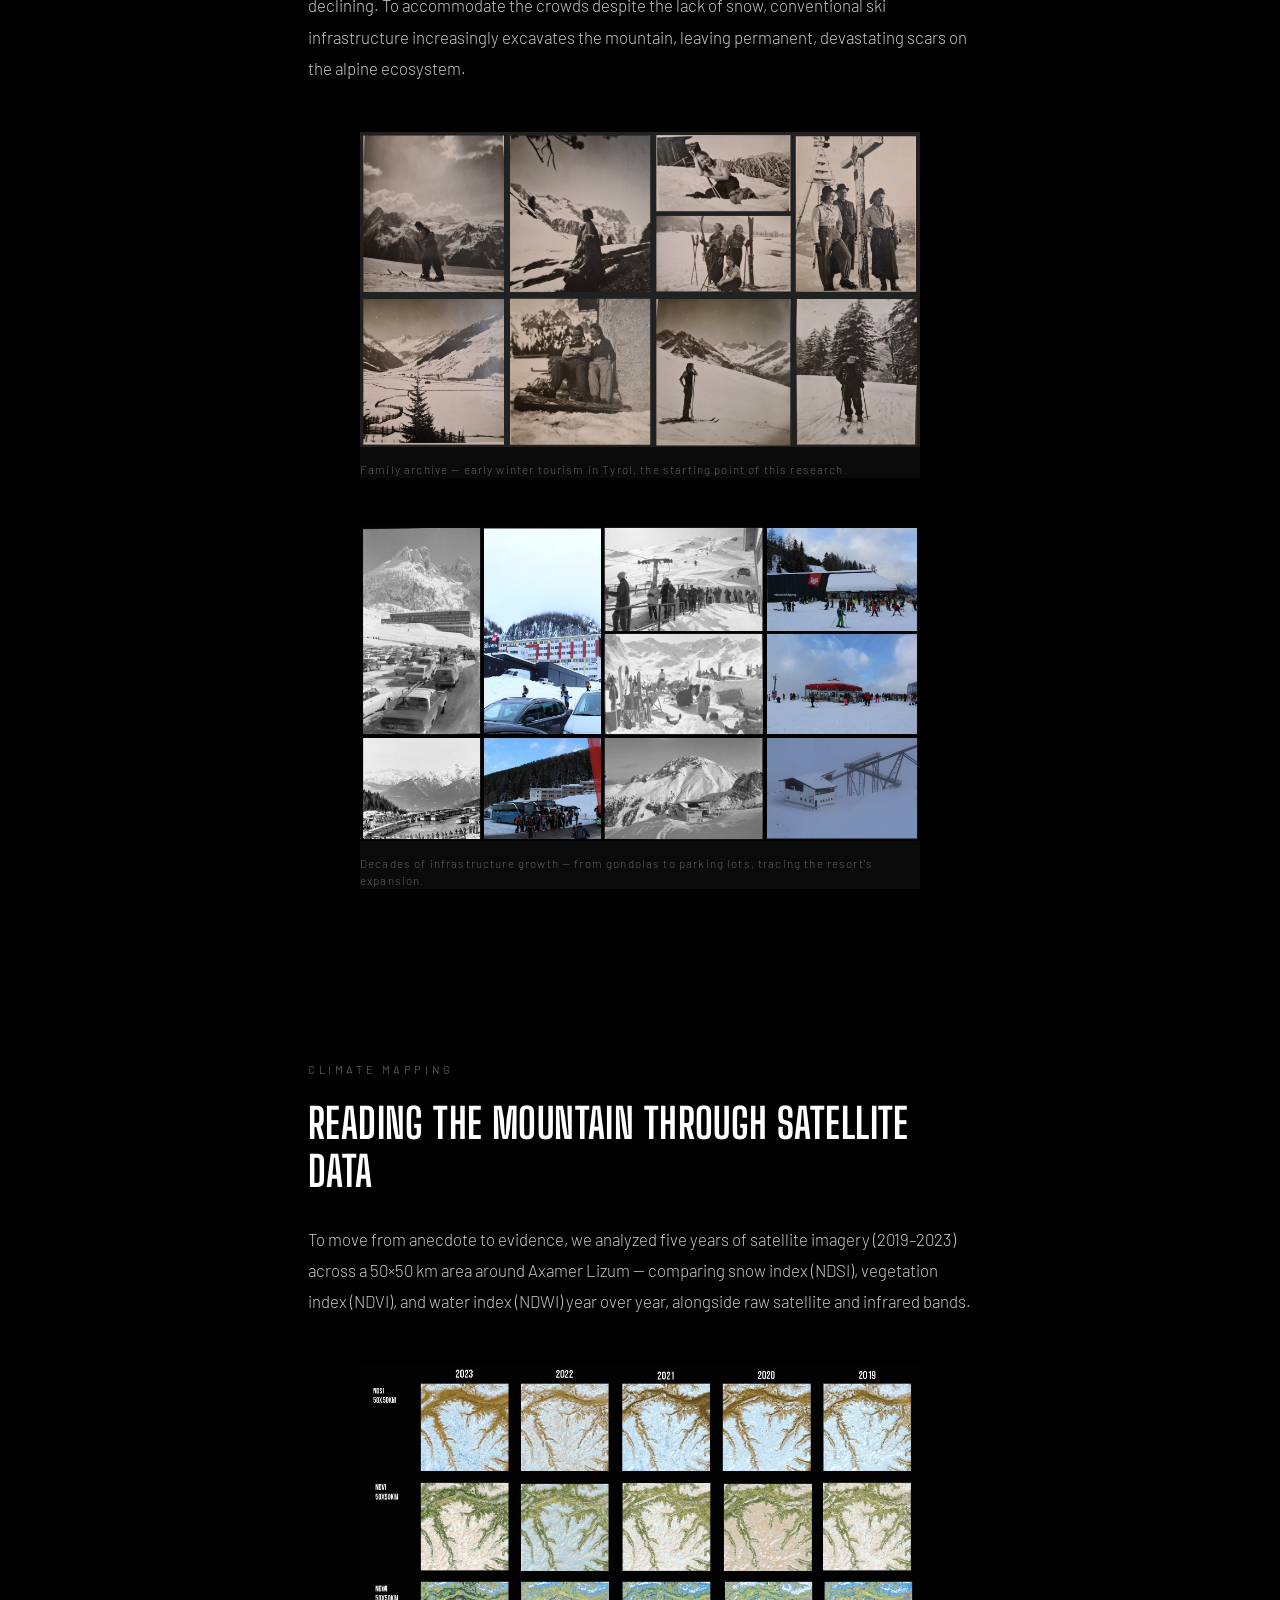
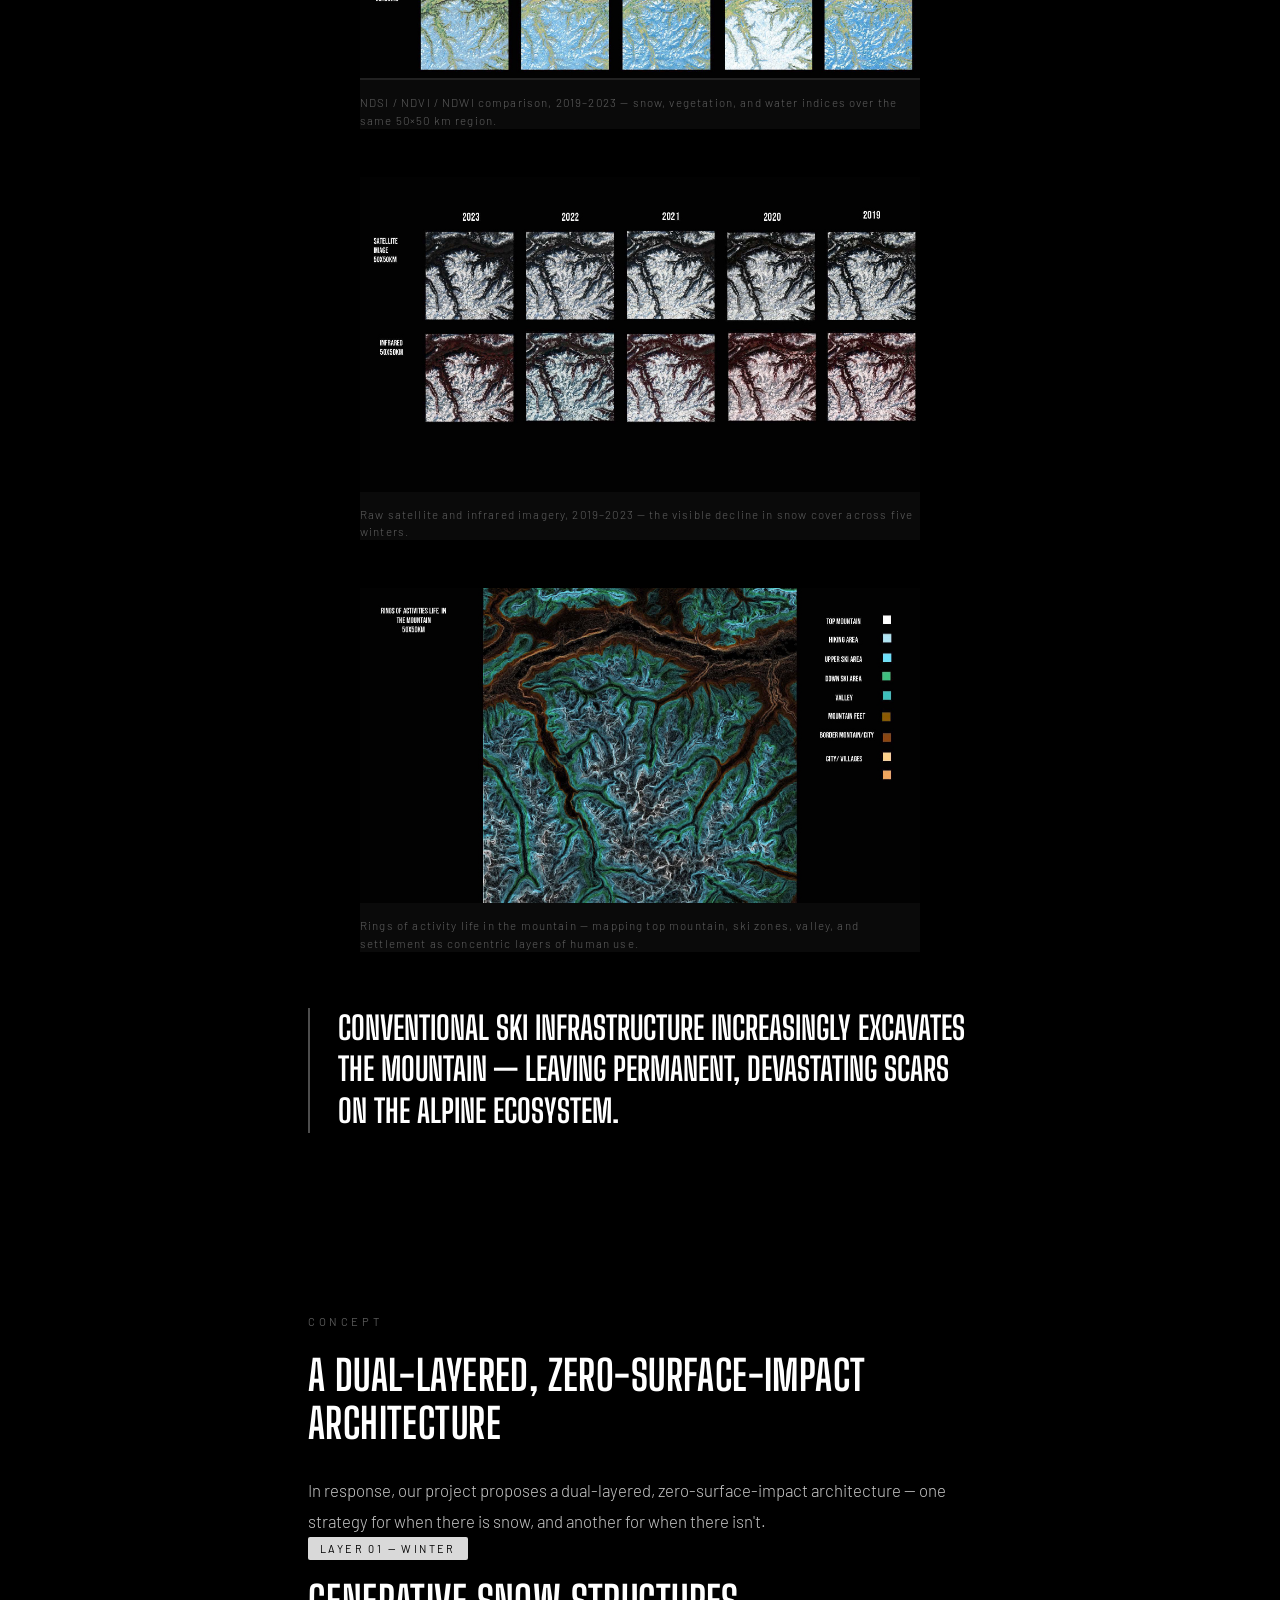
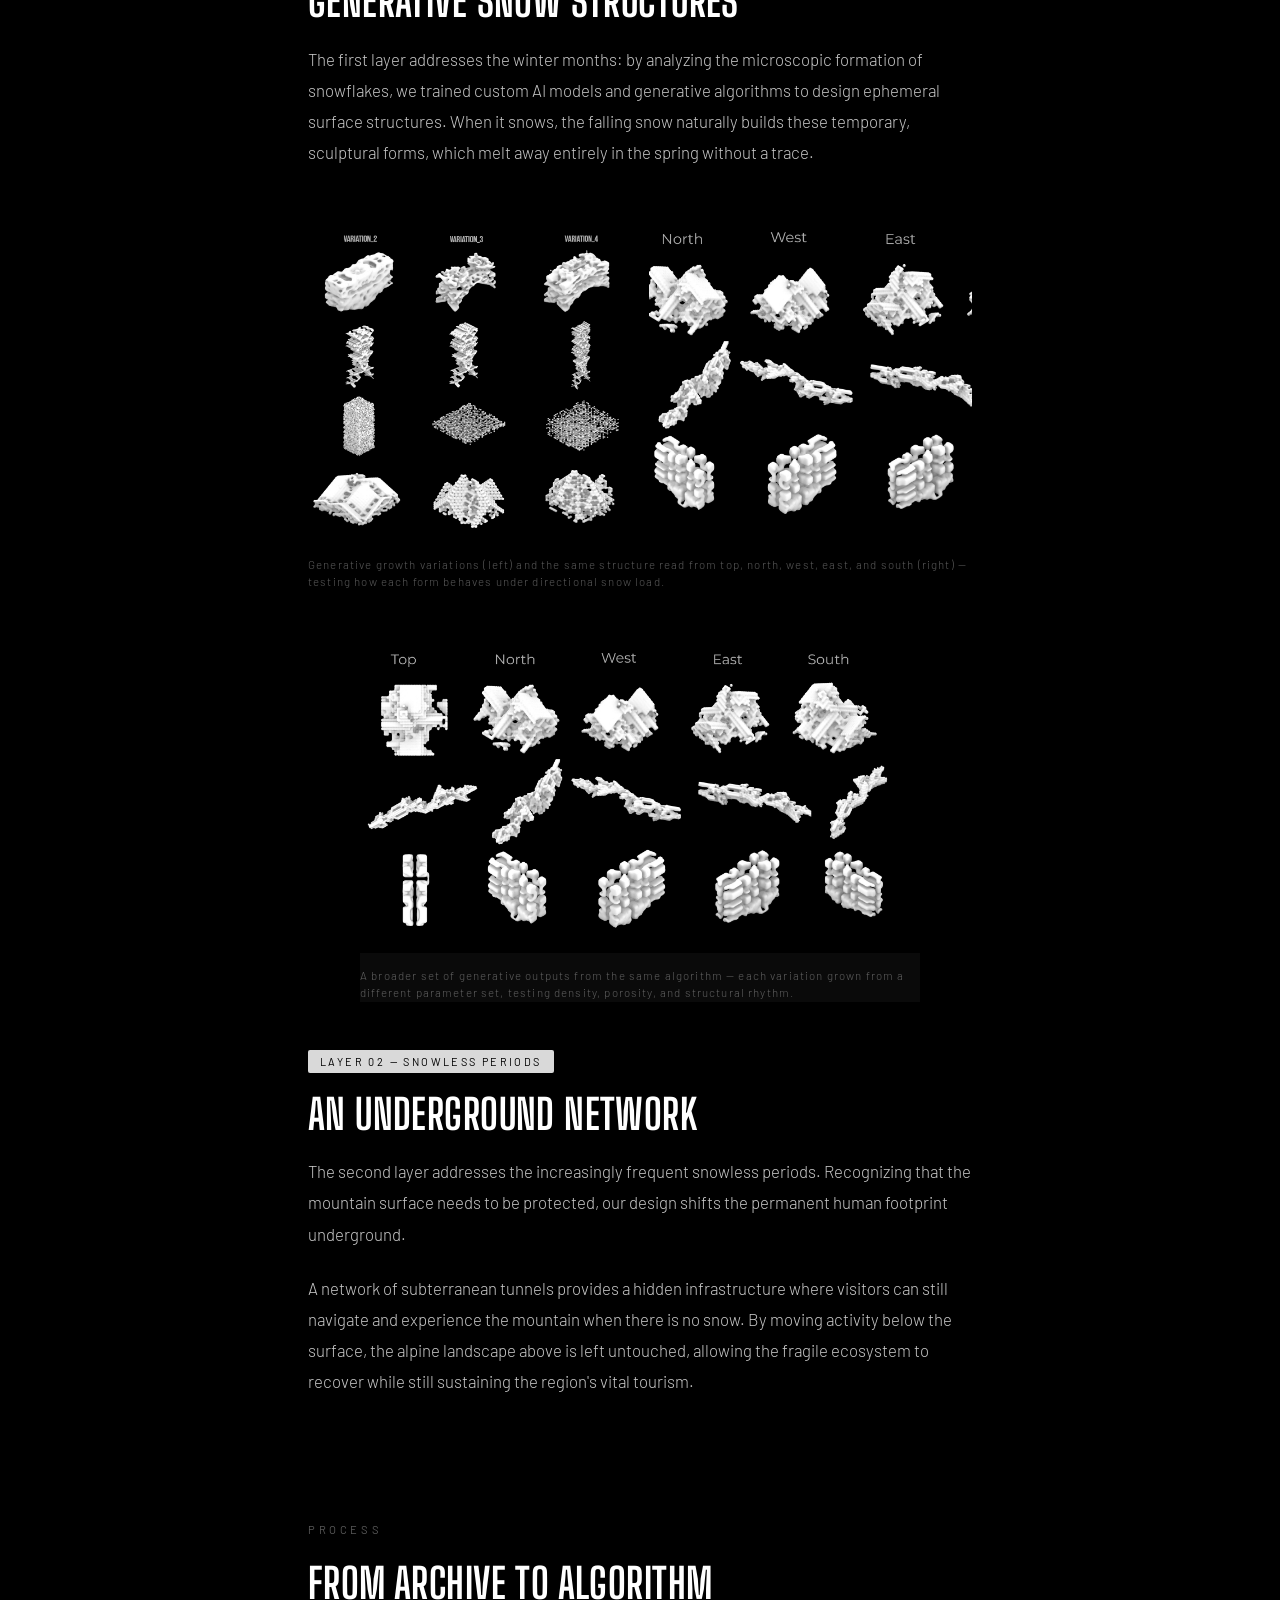
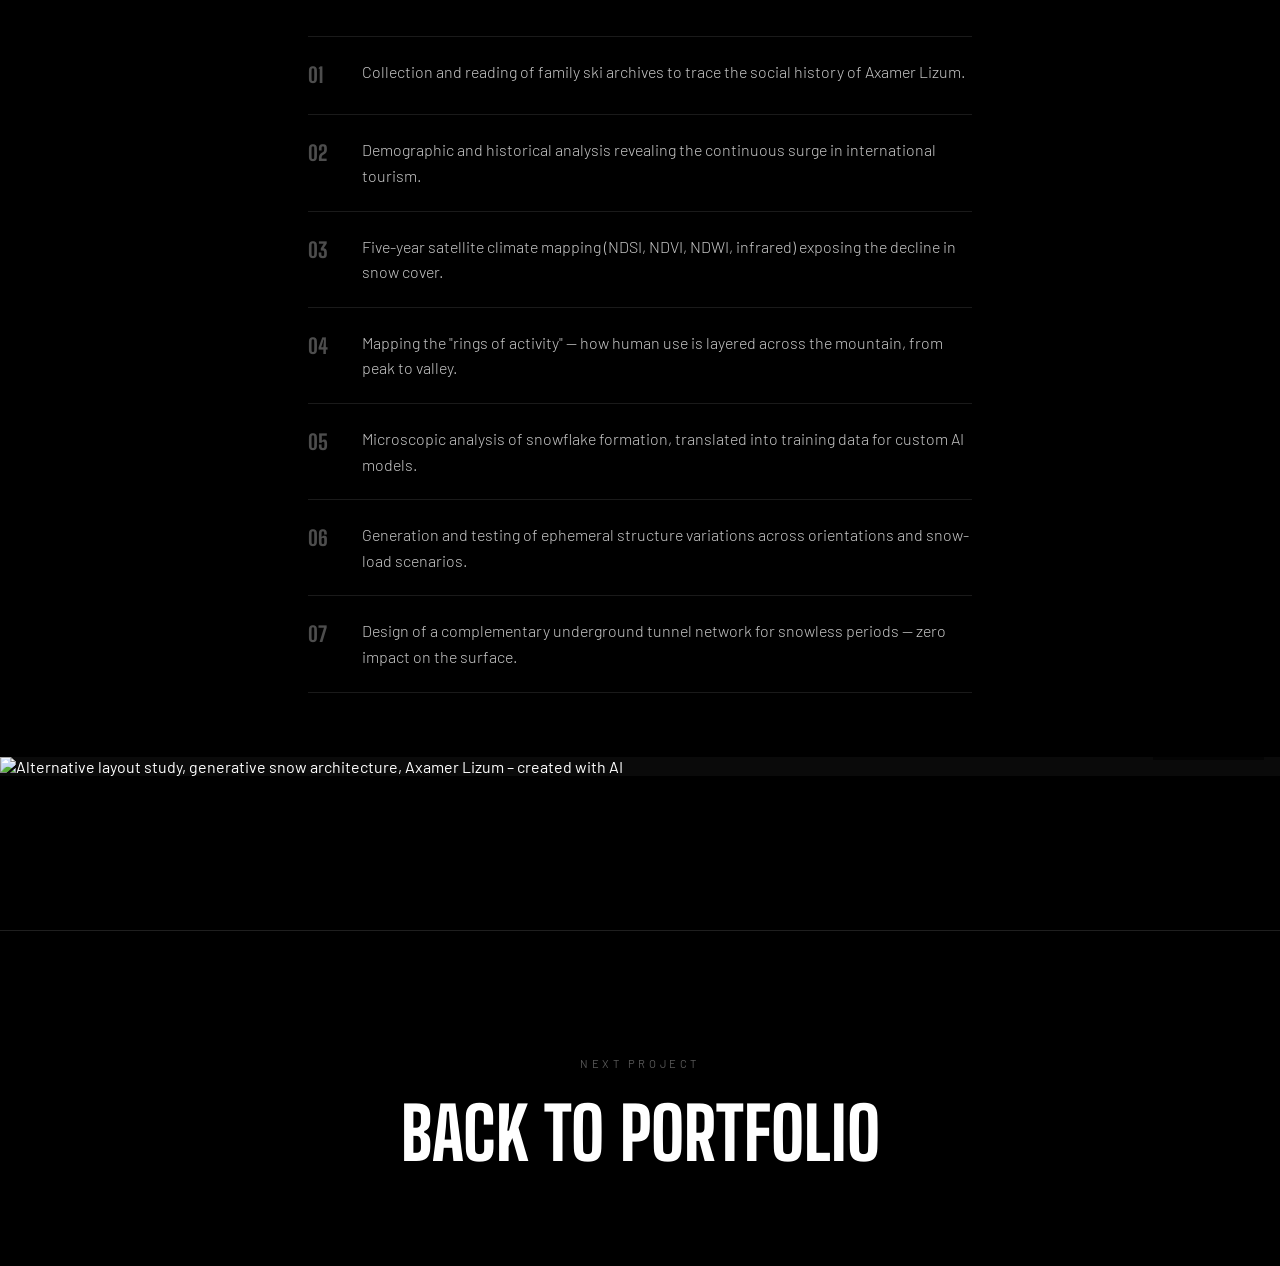
==== commit 82eca1a9: "verbesserungen und ai tags" ====
--- a/generative-snow-architecture.html
+++ b/generative-snow-architecture.html
@@ -70,9 +70,18 @@
     .meta-value{font-size:.95rem;font-weight:300;color:rgba(255,255,255,.85)}
 
     .hero-img{
+      position:relative;
       margin-top:64px;width:100%;aspect-ratio:16/9;
       overflow:hidden;background:#0a0a0a;
       filter:grayscale(0.1) contrast(1.05);
+    }
+
+    /* AI note placed inside the image */
+    .ai-badge{
+      position:absolute;right:12px;bottom:12px;
+      font-size:.6rem;letter-spacing:.14em;text-transform:uppercase;font-weight:400;
+      color:#fff;background:rgba(0,0,0,.6);
+      padding:5px 9px;
     }
 
     /* ── BODY SECTIONS ── */
@@ -125,6 +134,7 @@
     .full-bleed .img-caption{
       max-width:760px;margin:14px auto 0;padding:0 48px;
     }
+    .full-bleed .ai-badge{right:16px;bottom:16px}
 
     /* Smaller in-column images — sit inside the text width, not full width */
     .inline-img{
@@ -208,8 +218,10 @@
     </div>
   </div>
 
-  <div class="hero-img"><img src="A structure that sho(31).jpg" alt="Generative terrain study, ridge contour lines and growth pattern simulation"></div>
-  <div class="img-caption">Created with AI.</div>
+  <div class="hero-img">
+    <img src="A structure that sho(31).jpg" alt="Generative terrain study, ridge contour lines and growth pattern simulation – created with AI">
+    <span class="ai-badge">Created with AI</span>
+  </div>
 </section>
 
 <!-- ── BODY ── -->
@@ -339,8 +351,8 @@
   </div>
 
   <div class="full-bleed">
-    <img src="Layout_selina_alessio_paulin.jpg" alt="Alternative layout study, generative snow architecture, Axamer Lizum">
-    <div class="img-caption">Created with AI.</div>
+    <img src="Layout_selina_alessio_paulin.jpg" alt="Alternative layout study, generative snow architecture, Axamer Lizum – created with AI">
+    <span class="ai-badge">Created with AI</span>
   </div>
 </div>
 
